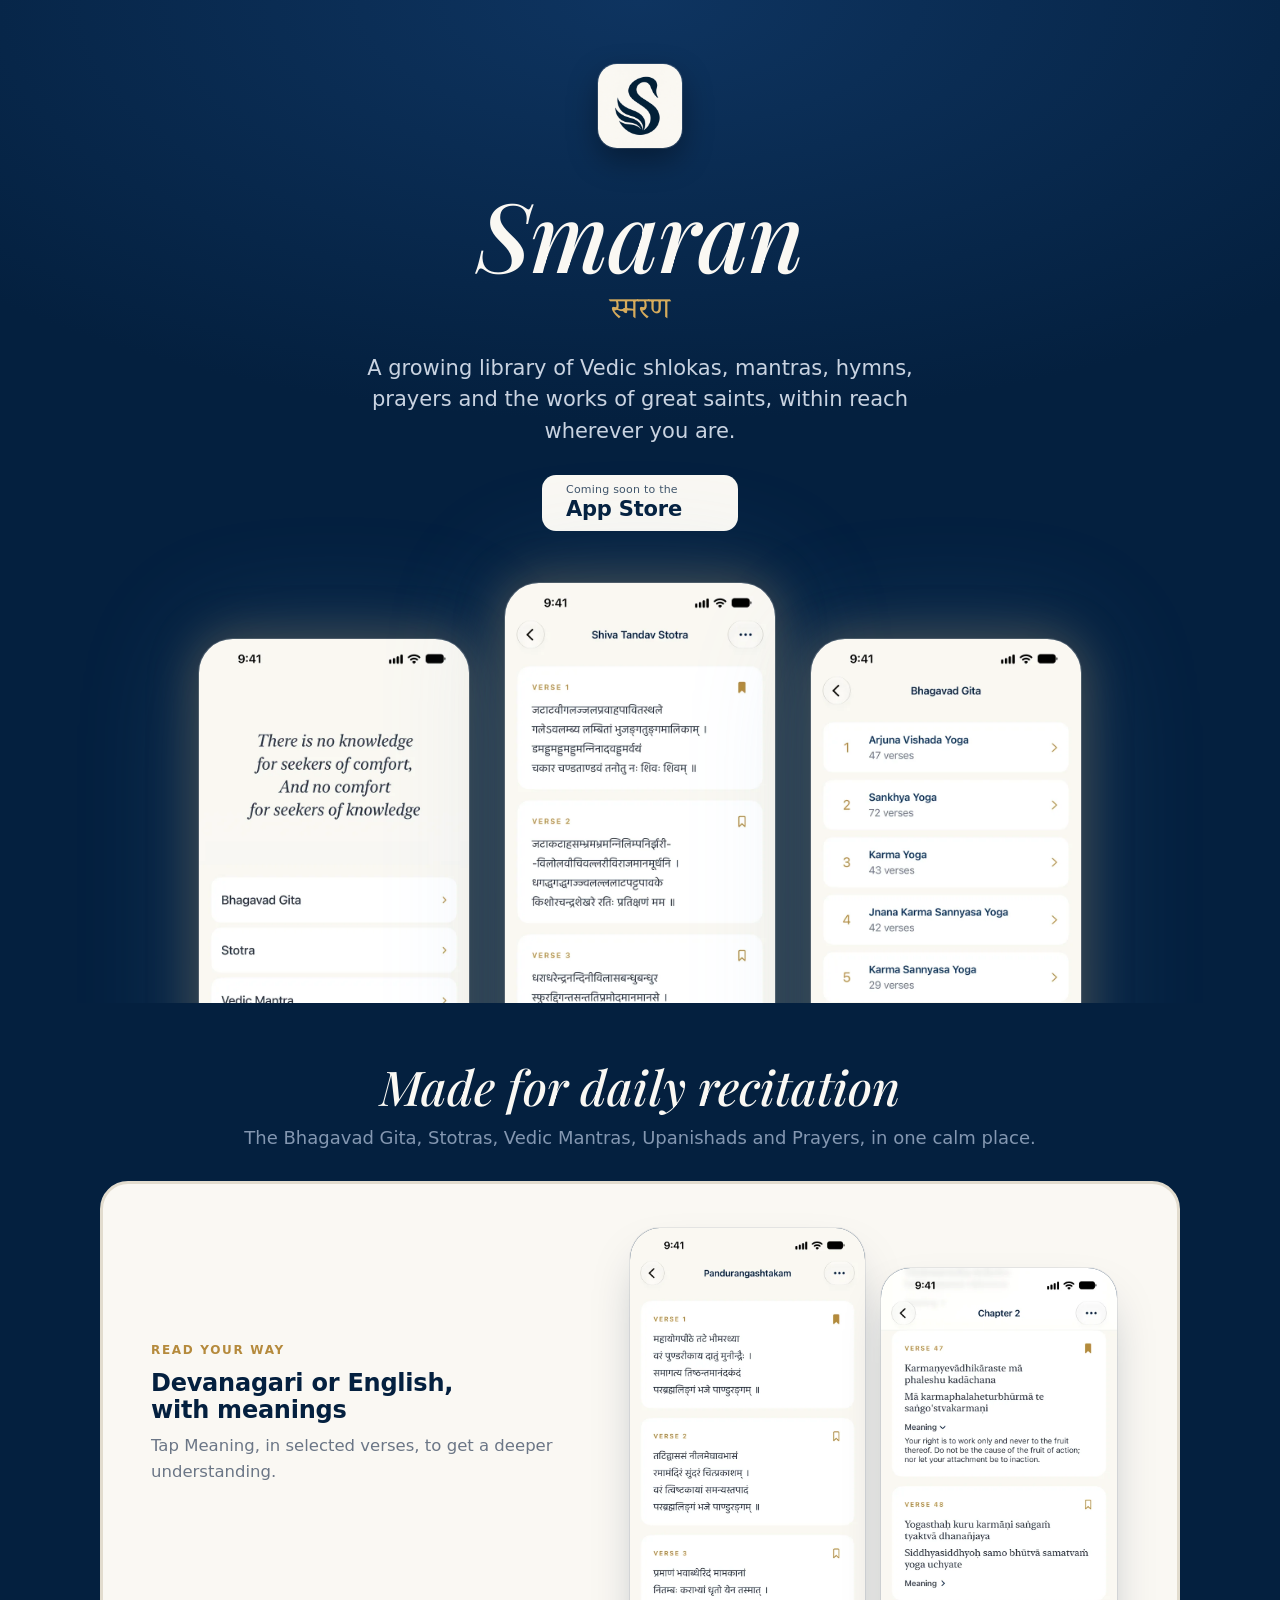
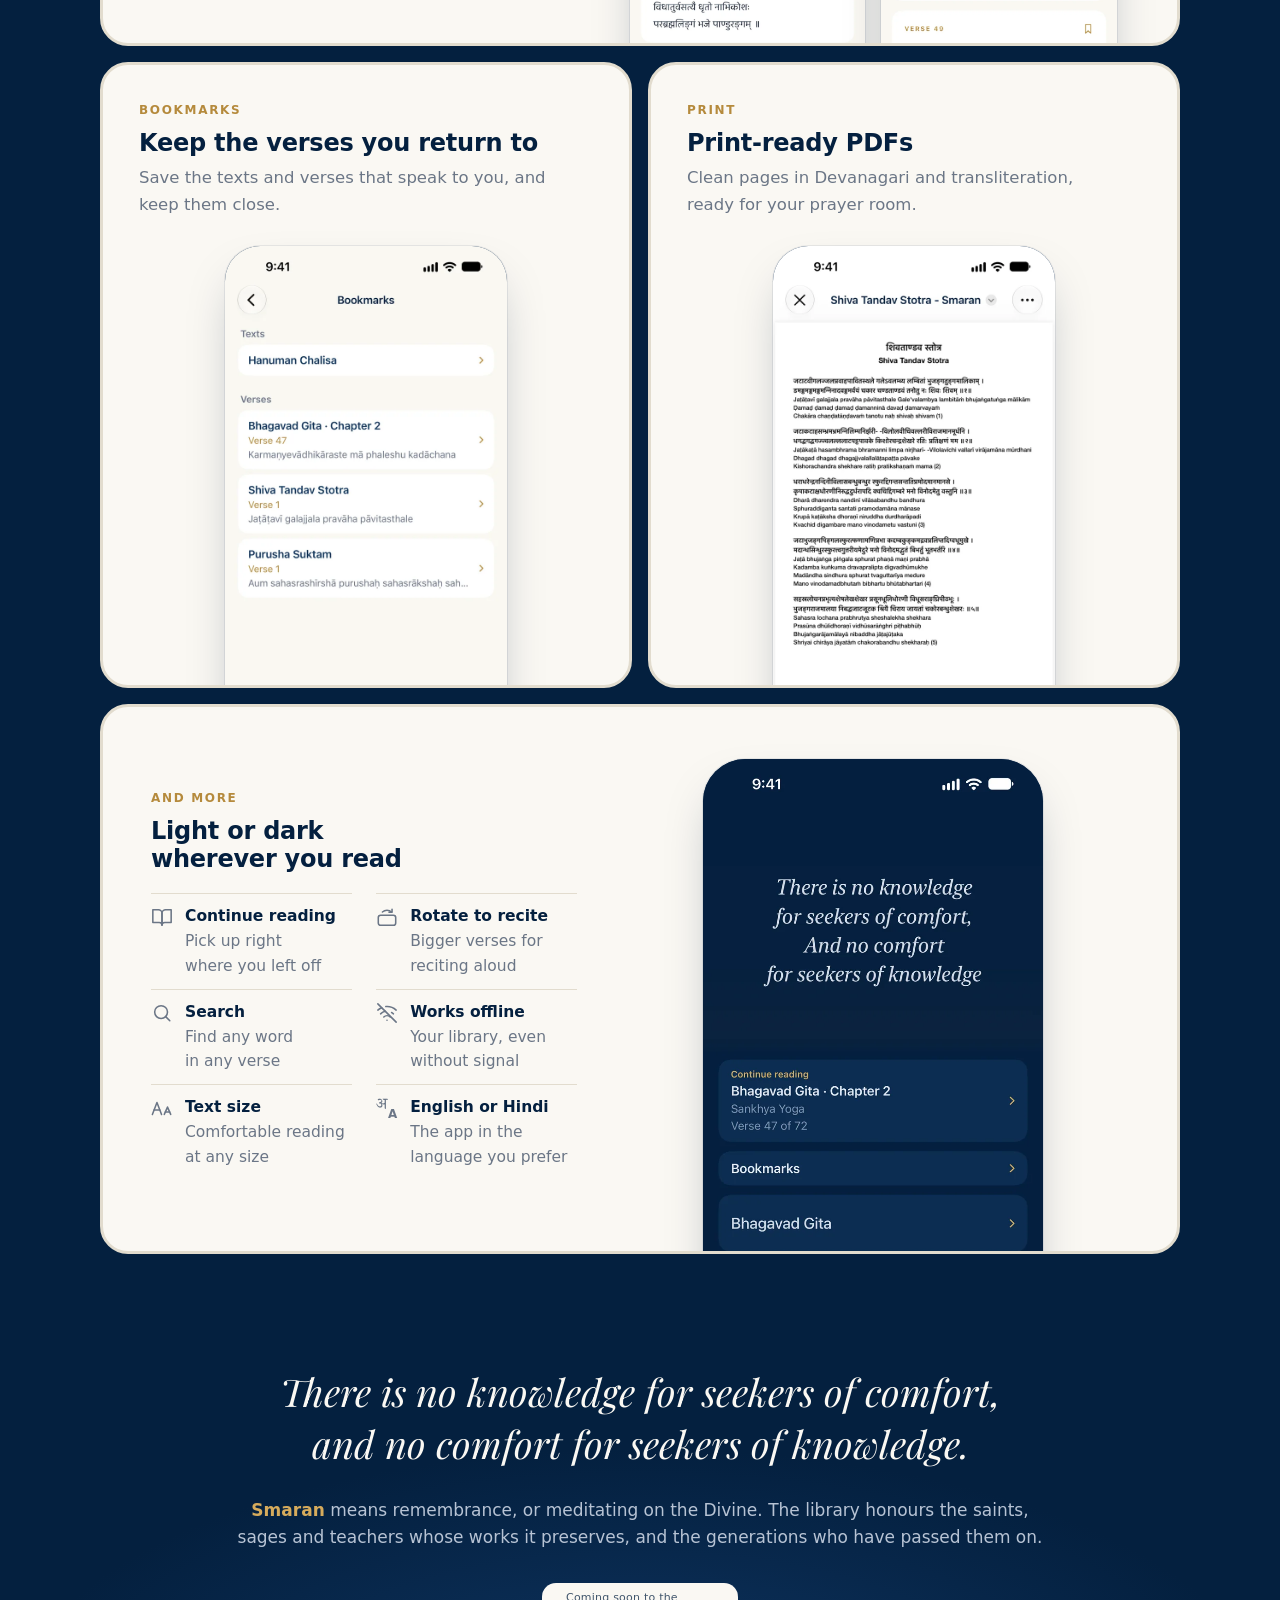
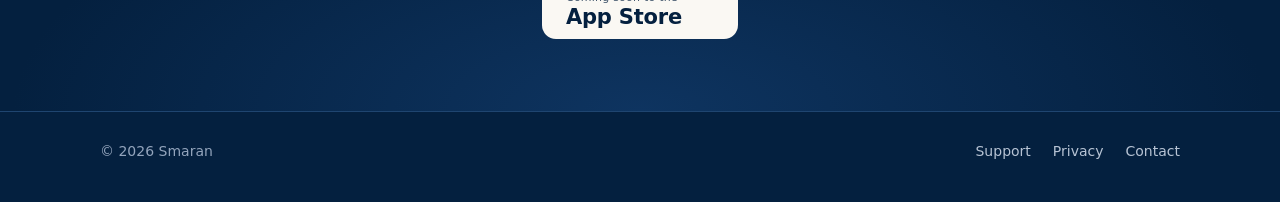
==== index.html @ 2251e2f9 "Tidy the phone layout Smaller hero icon, title and button; bigger hero screenshots that run off the " ====
<!doctype html>
<html lang="en">
<head>
<meta charset="utf-8">
<meta name="viewport" content="width=device-width,initial-scale=1">
<title>Smaran</title>
<meta name="description" content="Smaran is a calm iPhone app for reading and reciting the Bhagavad Gita, stotras, Vedic mantras and Upanishads in Devanagari or English transliteration, with meanings, bookmarks and offline reading.">
<meta name="keywords" content="Smaran, Bhagavad Gita app, stotra, shloka, shlok, Sanskrit, Devanagari, mantra, Upanishad, recitation, transliteration">
<link rel="canonical" href="https://kewalrshah.github.io/smaran/">
<meta name="theme-color" content="#04203F">
<meta property="og:type" content="website">
<meta property="og:site_name" content="Smaran">
<meta property="og:title" content="Smaran: sacred texts for daily reading">
<meta property="og:description" content="Read and recite the Bhagavad Gita, stotras, Vedic mantras and Upanishads on iPhone, in Devanagari or English transliteration.">
<meta property="og:url" content="https://kewalrshah.github.io/smaran/">
<meta property="og:image" content="https://kewalrshah.github.io/smaran/images/og.png">
<meta property="og:image:width" content="1200">
<meta property="og:image:height" content="630">
<meta name="twitter:card" content="summary_large_image">
<link rel="icon" href="favicon.png" type="image/png">
<link rel="apple-touch-icon" href="apple-touch-icon.png">
<link rel="preconnect" href="https://fonts.googleapis.com">
<link rel="preconnect" href="https://fonts.gstatic.com" crossorigin>
<link href="https://fonts.googleapis.com/css2?family=Playfair+Display:ital,wght@1,400;1,500&family=Noto+Serif+Devanagari:wght@500&display=swap" rel="stylesheet">
<link rel="stylesheet" href="style.css?v=3">
<script type="application/ld+json">
{"@context":"https://schema.org","@type":"MobileApplication","name":"Smaran","alternateName":"स्मरण","operatingSystem":"iOS 17 or later","applicationCategory":"BookApplication","inLanguage":["en","hi","sa"],"description":"A growing library of Vedic shlokas, mantras, hymns, prayers and the works of great saints, for reading and recitation on iPhone.","url":"https://kewalrshah.github.io/smaran/","image":"https://kewalrshah.github.io/smaran/images/icon.png"}
</script>
</head>
<body>
<main>
  <header class="hero">
    <div class="wrap">
      <img class="icon" src="images/icon.png" width="84" height="84" alt="Smaran app icon, a swan">
      <h1>Smaran</h1>
      <div class="deva" lang="hi">स्मरण</div>
      <p class="lede">A growing library of Vedic shlokas, mantras, hymns, prayers and the works of great saints, within reach wherever you are.</p>
      <div class="cta">
        <!-- APP STORE LINK: when the app is live, replace this <span> with
             <a class="store" href="https://apps.apple.com/app/idXXXXXXXXXX"><small>Download on the</small><span>App Store</span></a> -->
        <span class="store soon" role="note"><small>Coming soon to the</small><span>App Store</span></span>
      </div>
    </div>
    <div class="hero-phones">
      <div class="phone side"><img src="images/home.webp" width="660" height="1434" alt="Smaran home screen listing Bhagavad Gita, Stotra, Vedic Mantra, Upanishad, Darshan Shastra and Prayer"></div>
      <div class="phone"><img src="images/reader-deva.webp" width="660" height="1434" alt="Shiva Tandav Stotra verses in Devanagari"></div>
      <div class="phone side"><img src="images/gita.webp" width="660" height="1434" alt="Bhagavad Gita chapter list with verse counts"></div>
    </div>
  </header>

  <section class="features wrap">
    <div class="intro">
      <h2>Made for daily recitation</h2>
      <p>The Bhagavad Gita, Stotras, Vedic Mantras, Upanishads and Prayers, in one calm place.</p>
    </div>
    <div class="grid">
      <div class="panel wide">
        <div class="text">
          <div class="tag">Read your way</div>
          <h3>Devanagari or English, with meanings</h3>
          <p>Tap Meaning, in selected verses, to get a deeper understanding.</p>
        </div>
        <div class="shot">
          <div class="phone"><img src="images/panduranga-deva.webp" width="660" height="1435" alt="Pandurangashtakam verses in Devanagari" loading="lazy"></div>
          <div class="phone"><img src="images/meaning-eng.webp" width="660" height="1435" alt="Bhagavad Gita chapter 2 in English transliteration with the meaning of verse 47 open" loading="lazy"></div>
        </div>
      </div>
      <div class="panel">
        <div class="tag">Bookmarks</div>
        <h3>Keep the verses you return to</h3>
        <p>Save the texts and verses that speak to you, and keep them close.</p>
        <div class="shot"><div class="phone"><img src="images/bookmarks.webp" width="660" height="1434" alt="Bookmarks with Hanuman Chalisa and saved verses" loading="lazy"></div></div>
      </div>
      <div class="panel">
        <div class="tag">Print</div>
        <h3>Print-ready PDFs</h3>
        <p>Clean pages in Devanagari and transliteration, ready for your prayer room.</p>
        <div class="shot"><div class="phone"><img src="images/pdf.webp" width="660" height="1434" alt="Printable PDF of Shiva Tandav Stotra" loading="lazy"></div></div>
      </div>
      <div class="panel wide navy">
        <div class="text">
          <div class="tag">And more</div>
          <h3>Light or dark wherever you read</h3>
          <ul class="list">
            <li><svg class="ico" viewBox="0 0 24 24" width="22" height="22" fill="none" stroke="currentColor" stroke-width="1.7" stroke-linecap="round" stroke-linejoin="round" aria-hidden="true"><path d="M2 4h6a4 4 0 0 1 4 4v13a3 3 0 0 0-3-3H2z"/><path d="M22 4h-6a4 4 0 0 0-4 4v13a3 3 0 0 1 3-3h7z"/></svg><span><b>Continue reading</b>Pick up right <br>where you left off</span></li>
            <li><svg class="ico" viewBox="0 0 24 24" width="22" height="22" fill="none" stroke="currentColor" stroke-width="1.7" stroke-linecap="round" stroke-linejoin="round" aria-hidden="true"><rect x="2.5" y="10" width="19" height="11" rx="2.5"/><path d="M7 6.5a7.5 7.5 0 0 1 10 0"/><path d="M17.5 3.5v3.3h-3.3"/></svg><span><b>Rotate to recite</b>Bigger verses for <br>reciting aloud</span></li>
            <li><svg class="ico" viewBox="0 0 24 24" width="22" height="22" fill="none" stroke="currentColor" stroke-width="1.7" stroke-linecap="round" stroke-linejoin="round" aria-hidden="true"><circle cx="11" cy="11" r="7"/><path d="m20.5 20.5-4.5-4.5"/></svg><span><b>Search</b>Find any word <br>in any verse</span></li>
            <li><svg class="ico" viewBox="0 0 24 24" width="22" height="22" fill="none" stroke="currentColor" stroke-width="1.7" stroke-linecap="round" stroke-linejoin="round" aria-hidden="true"><path d="M12 20h.01"/><path d="M8.5 16.4a5 5 0 0 1 7 0"/><path d="M5 12.9a10 10 0 0 1 5.2-2.7"/><path d="M19 12.9a10 10 0 0 0-2-1.4"/><path d="M2 8.8a15 15 0 0 1 4.2-2.6"/><path d="M10.7 5c4-.4 8.1.9 11.3 3.8"/><path d="m2 2 20 20"/></svg><span><b>Works offline</b>Your library, even <br>without signal</span></li>
            <li><svg class="ico" viewBox="0 0 24 24" width="22" height="22" fill="none" stroke="currentColor" stroke-width="1.7" stroke-linecap="round" stroke-linejoin="round" aria-hidden="true"><path d="M1.5 19 6.5 6l5 13"/><path d="M3.4 14.2h6.2"/><path d="m14.5 19 3.5-8 3.5 8"/><path d="M15.7 16.3h4.6"/></svg><span><b>Text size</b>Comfortable reading <br>at any size</span></li>
            <li><svg class="ico" viewBox="0 0 24 24" width="22" height="22" fill="none" stroke="currentColor" stroke-width="1.7" stroke-linecap="round" stroke-linejoin="round" aria-hidden="true"><text class="g" fill="currentColor" stroke="none" x="-0.5" y="13" font-size="18" font-family="Noto Serif Devanagari, Kohinoor Devanagari, serif">अ</text><text class="g" fill="currentColor" stroke="none" x="13" y="23" font-size="13" font-family="-apple-system, system-ui, sans-serif" font-weight="600">A</text></svg><span><b>English or Hindi</b>The app in the <br>language you prefer</span></li>
          </ul>
        </div>
        <div class="shot tall"><div class="phone"><img src="images/home-dark.webp" width="660" height="1434" alt="Smaran home screen in dark mode with Continue reading" loading="lazy"></div></div>
      </div>
    </div>
  </section>

  <section class="closing wrap-band">
    <div class="wrap">
      <blockquote>There is no knowledge for seekers of comfort, <br>and no comfort for seekers of knowledge.</blockquote>
      <p class="name"><b>Smaran</b> means remembrance, or meditating on the Divine. The library honours the saints,  <br>sages and teachers whose works it preserves, and the generations who have passed them on.</p>
      <div class="cta">
        <!-- APP STORE LINK: when the app is live, replace this <span> with
             <a class="store" href="https://apps.apple.com/app/idXXXXXXXXXX"><small>Download on the</small><span>App Store</span></a> -->
        <span class="store soon" role="note"><small>Coming soon to the</small><span>App Store</span></span>
      </div>
    </div>
  </section>
</main>

<footer class="dark-foot">
  <div class="wrap">
    <span>© 2026 Smaran</span>
    <nav><a href="support.html">Support</a><a href="privacy.html">Privacy</a><a href="mailto:smaran@kewalshah.com">Contact</a></nav>
  </div>
</footer>
</body>
</html>
---- style.css ----
/* Layout: a navy hero with phones rising out of it, a tight two-column grid of tinted panels
   (each with a screenshot cropped at its bottom edge), a navy closing band, a slim footer. */
:root{
  /* the app's dark-mode colours (paper #04203F, card #0C2D52, border #1F4570) from top to bottom; one deep-navy world from top to bottom, so the hero flows into the page and light screenshots stand out */
  --navy:#04203F;--navy-deep:#021629;--navy-soft:#0C2D52;--line-navy:#1F4570;
  --paper:#04203F;--sand:#0C2D52;--sand-2:#0C2D52;--card:#0C2D52;--border:#1F4570;
  --h1:#FAF8F3;--ink:#D3DAE5;--muted:#8497B1;--gold:#D6AB5C;--gold-hi:#D6AB5C;--cream:#FAF8F3;--link:#7FB1E8;
  --display:"Playfair Display","Iowan Old Style",Georgia,serif;
  --body:-apple-system,BlinkMacSystemFont,"Segoe UI",system-ui,sans-serif;
  --deva:"Noto Serif Devanagari","Kohinoor Devanagari",serif;
  color-scheme:dark;
}
*{box-sizing:border-box}
html{-webkit-text-size-adjust:100%}
body{margin:0;background:var(--paper);color:var(--ink);font:17px/1.6 var(--body);-webkit-font-smoothing:antialiased}
a{color:var(--link);text-decoration:none}a:hover{text-decoration:underline}
a:focus-visible{outline:2px solid var(--gold-hi);outline-offset:3px;border-radius:6px}
h1,h2,h3{margin:0;line-height:1.15;text-wrap:balance}
p{margin:0}
.wrap{max-width:1120px;margin:0 auto;padding-left:max(20px,env(safe-area-inset-left,0px));padding-right:max(20px,env(safe-area-inset-right,0px))}

/* screenshots: no device frame, rounded like the iPhone screen, lifted with a shadow or a glow */
.phone{border-radius:12.5%/5.75%;overflow:hidden;background:var(--card);box-shadow:0 0 0 1px rgba(250,248,243,.14),0 0 44px 2px rgba(214,171,92,.22),0 0 110px 8px rgba(127,177,232,.12)}
.phone img{display:block;width:100%;height:auto}
.hero .phone{box-shadow:0 0 0 1px rgba(250,248,243,.16),0 0 48px 4px rgba(214,171,92,.28),0 0 120px 10px rgba(127,177,232,.16)}

/* hero */
.hero{background:radial-gradient(120% 70% at 50% 0%,#0E3460 0%,var(--paper) 60%);color:var(--cream);text-align:center;padding-block:64px 0;overflow-x:clip}
.hero .icon{width:84px;height:84px;border-radius:19px;box-shadow:0 0 0 1px rgba(250,248,243,.12),0 12px 30px rgba(0,0,0,.35)}
.hero h1{font-family:var(--display);font-style:italic;font-weight:500;font-size:clamp(56px,9vw,96px);color:var(--cream);letter-spacing:-.01em;margin-top:22px}
.hero .deva{font-family:var(--deva);color:var(--gold-hi);font-size:30px;line-height:1.4;margin-top:4px}
.hero .lede{font-size:clamp(18px,2.2vw,21px);color:#C9D3E1;max-width:560px;margin:18px auto 0;line-height:1.5}
.cta{margin-top:28px;display:flex;flex-direction:column;align-items:center;gap:10px}
.store{display:inline-flex;flex-direction:column;align-items:flex-start;background:var(--cream);color:var(--navy);border-radius:14px;padding:9px 24px 10px;line-height:1.15;min-width:196px}
.store small{font-size:11px;letter-spacing:.02em;opacity:.75}
.store span{font-size:21px;font-weight:600;letter-spacing:-.01em}
.store:hover{text-decoration:none}
.store.soon{cursor:default}
.cta .meta{font-size:14px;color:#93A4BC}
.hero-phones{display:flex;justify-content:center;align-items:flex-start;gap:clamp(14px,3vw,36px);margin-top:52px;padding-inline:10px;height:clamp(300px,40vw,460px);clip-path:inset(-300px -300px 0 -300px);padding-top:40px;margin-top:12px}
.hero-phones .phone{width:min(25vw,270px)}
.hero-phones .phone.side{margin-top:56px}
@media (max-width:640px){
  .hero{padding-block:48px 0}
  .hero-phones{height:72vw;margin-top:0;padding-top:32px}
  .hero-phones .phone{width:46vw}
  .hero-phones .phone.side{width:36vw;margin-top:40px}
}

/* feature grid */
.features{padding-block:clamp(36px,5vw,56px) 0}
.intro{text-align:center;max-width:900px;margin:0 auto 28px}
.intro h2{font-family:var(--display);font-style:italic;font-weight:500;font-size:clamp(34px,4.6vw,48px);color:var(--h1)}
.intro p{color:var(--muted);margin-top:10px;font-size:18px}
.grid{display:grid;grid-template-columns:1fr 1fr;gap:16px}
/* cards use the app's light-mode colours on the dark page */
.panel,.card{--h1:#04203F;--ink:#2A3442;--muted:#6B7686;--gold:#B58A3C;--link:#1F5F9E;color:var(--ink)}
.panel{background:#FAF8F3;border-radius:28px;padding:36px 36px 0;overflow:hidden;display:flex;flex-direction:column;min-width:0}
.panel h3{font-size:24px;font-weight:650;color:var(--h1);letter-spacing:-.01em}
.panel p{color:var(--muted);margin-top:8px;max-width:420px;font-size:16.5px}
.panel .shot{margin-top:28px;display:flex;justify-content:center;gap:16px;margin-bottom:-38%}
.panel .shot .phone{width:62%}
.panel.wide{grid-column:1/-1;flex-direction:row;align-items:center;gap:40px;padding:44px 48px 0}
.panel.wide .text{flex:1 1 0;min-width:0;padding-bottom:44px}
.panel.wide .shot{flex:1.2 1 0;margin:0;align-self:flex-end;margin-bottom:-14%}
.panel.wide .shot .phone{width:46%}
.panel.wide .shot .phone + .phone{margin-top:40px}
.tag{font-size:12px;font-weight:600;letter-spacing:.14em;text-transform:uppercase;color:var(--gold);margin-bottom:10px}
.list{list-style:none;padding:0;margin:20px 0 0;display:grid;grid-template-columns:1fr 1fr;gap:10px 24px;font-size:15.5px}
.list li{padding-top:10px;border-top:1px solid #E2DCCE;color:var(--muted)}
.list b{display:block;color:var(--h1);font-weight:600}
@media (max-width:860px){
  .grid{grid-template-columns:1fr}
  .panel{padding:28px 24px 0;border-radius:24px}
  .panel .shot .phone{width:58%}
  .panel.wide{flex-direction:column;align-items:stretch;gap:0;padding:28px 24px 0}
  .panel.wide .text{padding-bottom:0}
  .panel.wide .shot{margin-top:28px;margin-bottom:-30%}
  .panel.wide .shot .phone{width:44%}
}
@media (max-width:480px){.list{grid-template-columns:1fr}}

/* closing band */
.closing{margin-top:40px;background:radial-gradient(70% 90% at 50% 100%,#0E3460,transparent 70%);color:var(--cream);text-align:center;padding-block:72px}
.closing blockquote{font-family:var(--display);font-style:italic;font-size:clamp(24px,3.4vw,38px);line-height:1.35;margin:0 auto;max-width:900px;color:var(--cream)}
.closing .name{max-width:900px;margin:28px auto 0;color:#B7C3D4;font-size:17px}
.closing .name b{color:var(--gold-hi);font-weight:600}
.closing .cta{margin-top:32px}

/* sub pages */
.subhead{background:radial-gradient(120% 140% at 30% 0%,#0E3460,var(--paper) 70%);color:var(--cream);padding-block:28px 40px}
.subhead .wrap{max-width:800px}
.back{display:inline-flex;align-items:center;gap:10px;color:#C9D3E1;font-size:15px}
.back img{width:28px;height:28px;border-radius:7px}
.back:hover{text-decoration:none;color:var(--cream)}
.subhead h1{font-family:var(--display);font-style:italic;font-weight:500;font-size:clamp(40px,6vw,56px);color:var(--cream);margin-top:28px}
.subhead .sub{color:#93A4BC;margin-top:8px}
.page{max-width:800px;padding-block:28px 8px}
.card{background:#FAF8F3;border-radius:20px;padding:24px 26px;margin-top:14px}
.card:first-child{margin-top:0}
.card h2{font-size:19px;color:var(--h1);font-weight:650}
.card p{margin-top:8px}
.card ul{margin:10px 0 0;padding-left:20px}.card li{margin:6px 0}

/* footer */
footer{padding-block:28px 40px;font-size:14px;color:var(--muted)}
footer .wrap{display:flex;flex-wrap:wrap;gap:12px 28px;justify-content:space-between;align-items:center}
footer nav{display:flex;gap:22px}footer a{color:var(--muted)}
.dark-foot{color:#93A4BC;border-top:1px solid var(--border)}
.dark-foot a{color:#B7C3D4}
@media (prefers-reduced-motion:no-preference){
  .hero-phones .phone{animation:rise .9s cubic-bezier(.2,.7,.2,1) both}
  .hero-phones .phone.side{animation-delay:.08s}
  @keyframes rise{from{transform:translateY(24px)}to{transform:none}}
}
@media (min-width:861px){.intro p{white-space:nowrap}}
@media (max-width:640px){.closing blockquote br{display:none}}
.panel.wide .shot.tall{align-self:stretch;margin:0;height:500px;align-items:flex-start;padding-top:8px}
.panel.wide .shot.tall .phone{width:min(72%,340px)}
.panel.navy{padding-bottom:0}
@media (max-width:860px){.panel.wide .shot.tall{height:440px;margin-top:28px}.panel.wide .shot.tall .phone{width:78%}}
@media (max-width:640px){.closing .name br{display:none}}
@media (max-width:860px){.panel.wide .shot.tall{flex:none}}

.panel .phone,.card .phone{box-shadow:0 0 0 1px rgba(4,32,63,.08),0 24px 50px -16px rgba(4,32,63,.35)}
.panel .tag{color:var(--gold)}
.hero-phones .phone{border-bottom-left-radius:0;border-bottom-right-radius:0}
/* stronger edges so the cream cards and the screenshots on them never melt into each other or into the page */
.panel{border:3px solid #E2DCCE}
.list li{display:flex;gap:12px;align-items:flex-start}
.list .ico{flex:none;width:22px;height:22px;margin-top:2px;fill:none;stroke:var(--muted);stroke-width:1.7;stroke-linecap:round;stroke-linejoin:round}
.list .ico .g{fill:var(--muted);stroke:none}
.list li span{white-space:nowrap}
/* support: icons instead of bullets */
.card ul.qa{list-style:none;padding:0;margin:14px 0 0}
.card .qa li{display:flex;gap:12px;align-items:flex-start;margin:12px 0}
.card .qa .ico{flex:none;width:22px;height:22px;margin-top:2px;fill:none;stroke:var(--muted);stroke-width:1.7;stroke-linecap:round;stroke-linejoin:round}
.card .qa .ico .g{fill:var(--muted);stroke:none}
.card .qa strong{color:var(--h1)}

/* phones: a tighter hero, bigger hero screenshots that bleed off the edges, compact feature list */
@media (max-width:640px){
  .hero{padding-block:36px 0}
  .hero .icon{width:64px;height:64px;border-radius:15px}
  .hero h1{font-size:52px;margin-top:14px}
  .hero .deva{font-size:24px;margin-top:2px}
  .hero .lede{font-size:16.5px;margin-top:14px;max-width:330px}
  .cta{margin-top:22px}
  .store{min-width:0;padding:7px 20px 8px;border-radius:12px}
  .store small{font-size:10px}.store span{font-size:18px}
  .hero-phones{height:96vw;padding-top:28px;gap:14px;justify-content:center;overflow:visible}
  .hero-phones .phone{width:58vw;flex:none}
  .hero-phones .phone.side{width:46vw;margin-top:48px}
  .features{padding-top:36px}
  .intro{margin-bottom:22px}
  .intro h2{font-size:32px}
  .intro p{font-size:16px}
  .panel h3{font-size:22px}
  .panel p{font-size:15.5px}
  .list{gap:0;margin-top:14px;font-size:15px}
  .list li{padding-block:10px}
  .list li span{white-space:normal}
  .list li span br{display:none}
  .closing{padding-block:56px}
  .closing blockquote{font-size:24px}
  .closing .name{font-size:15.5px;margin-top:20px}
  footer .wrap{justify-content:center;text-align:center}
}
@media (max-width:640px){.hero .lede{text-wrap:balance}.panel.wide .shot .phone{width:47%}}
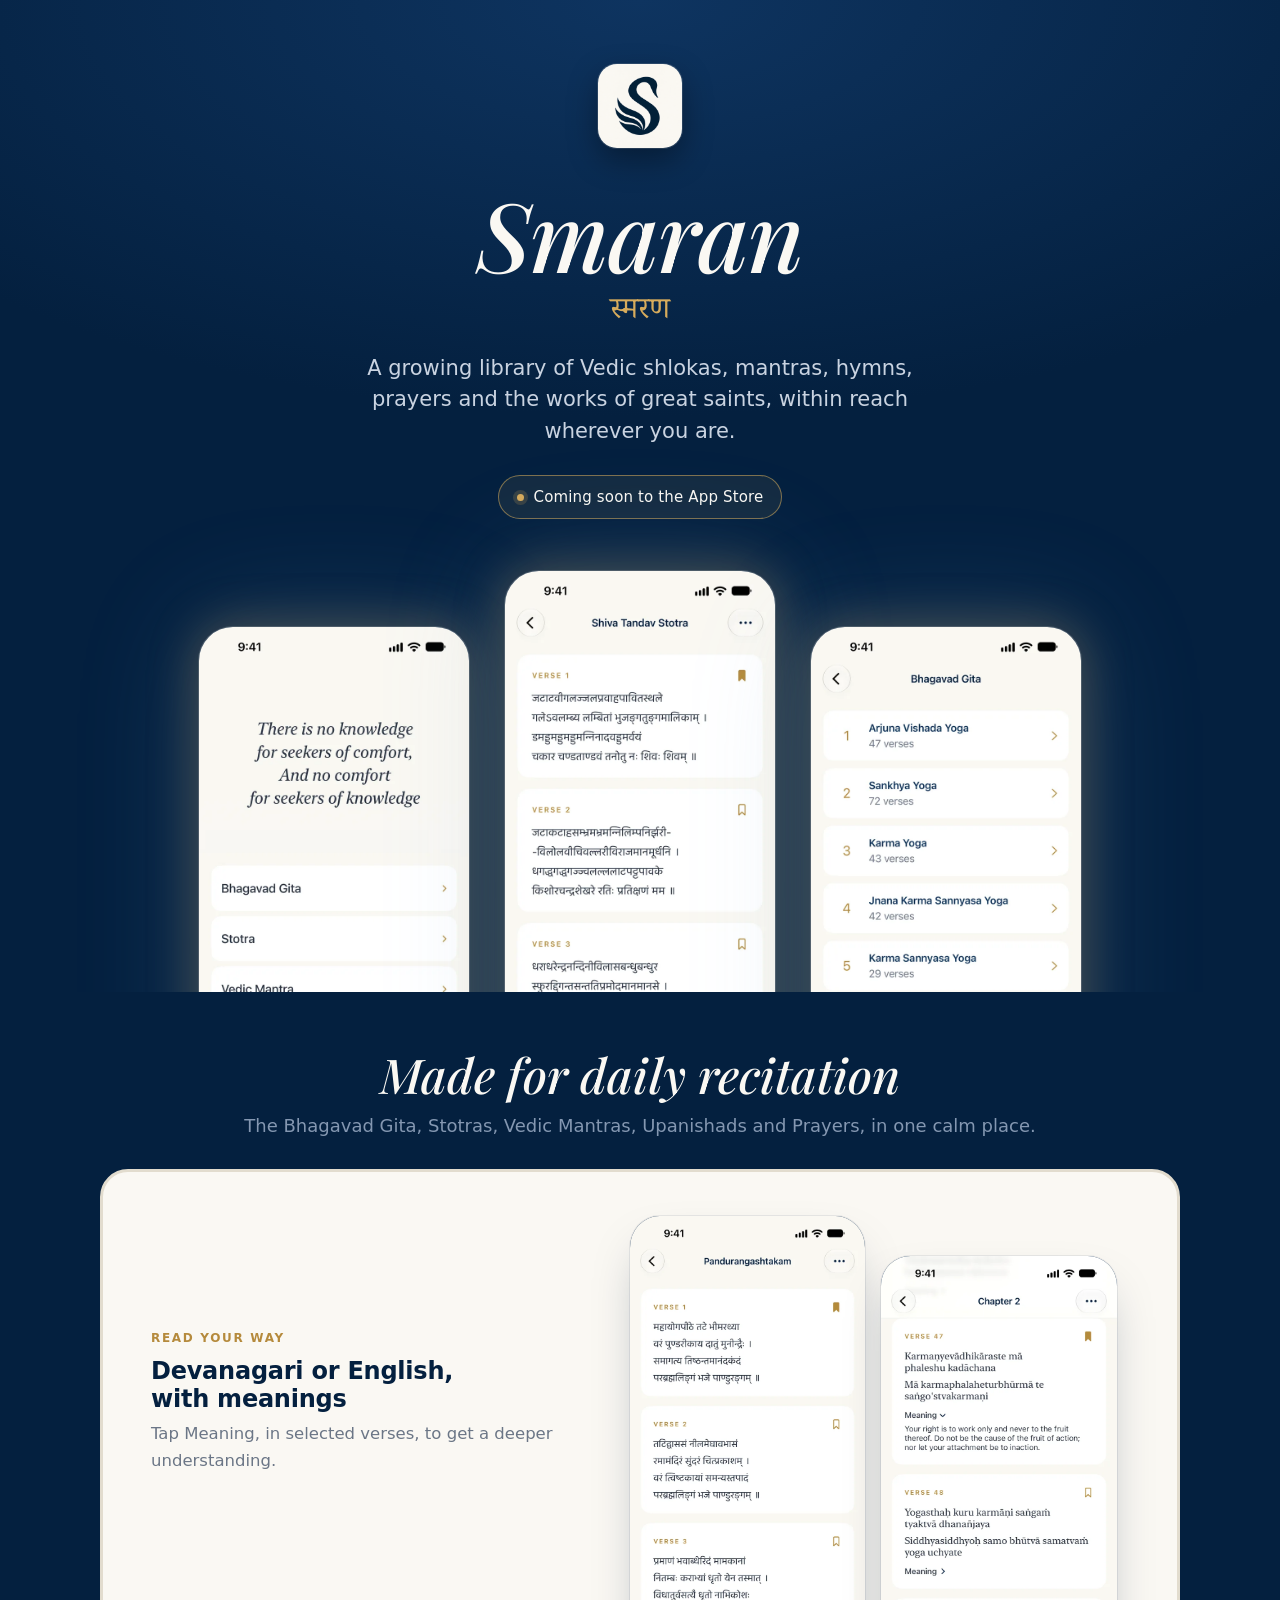
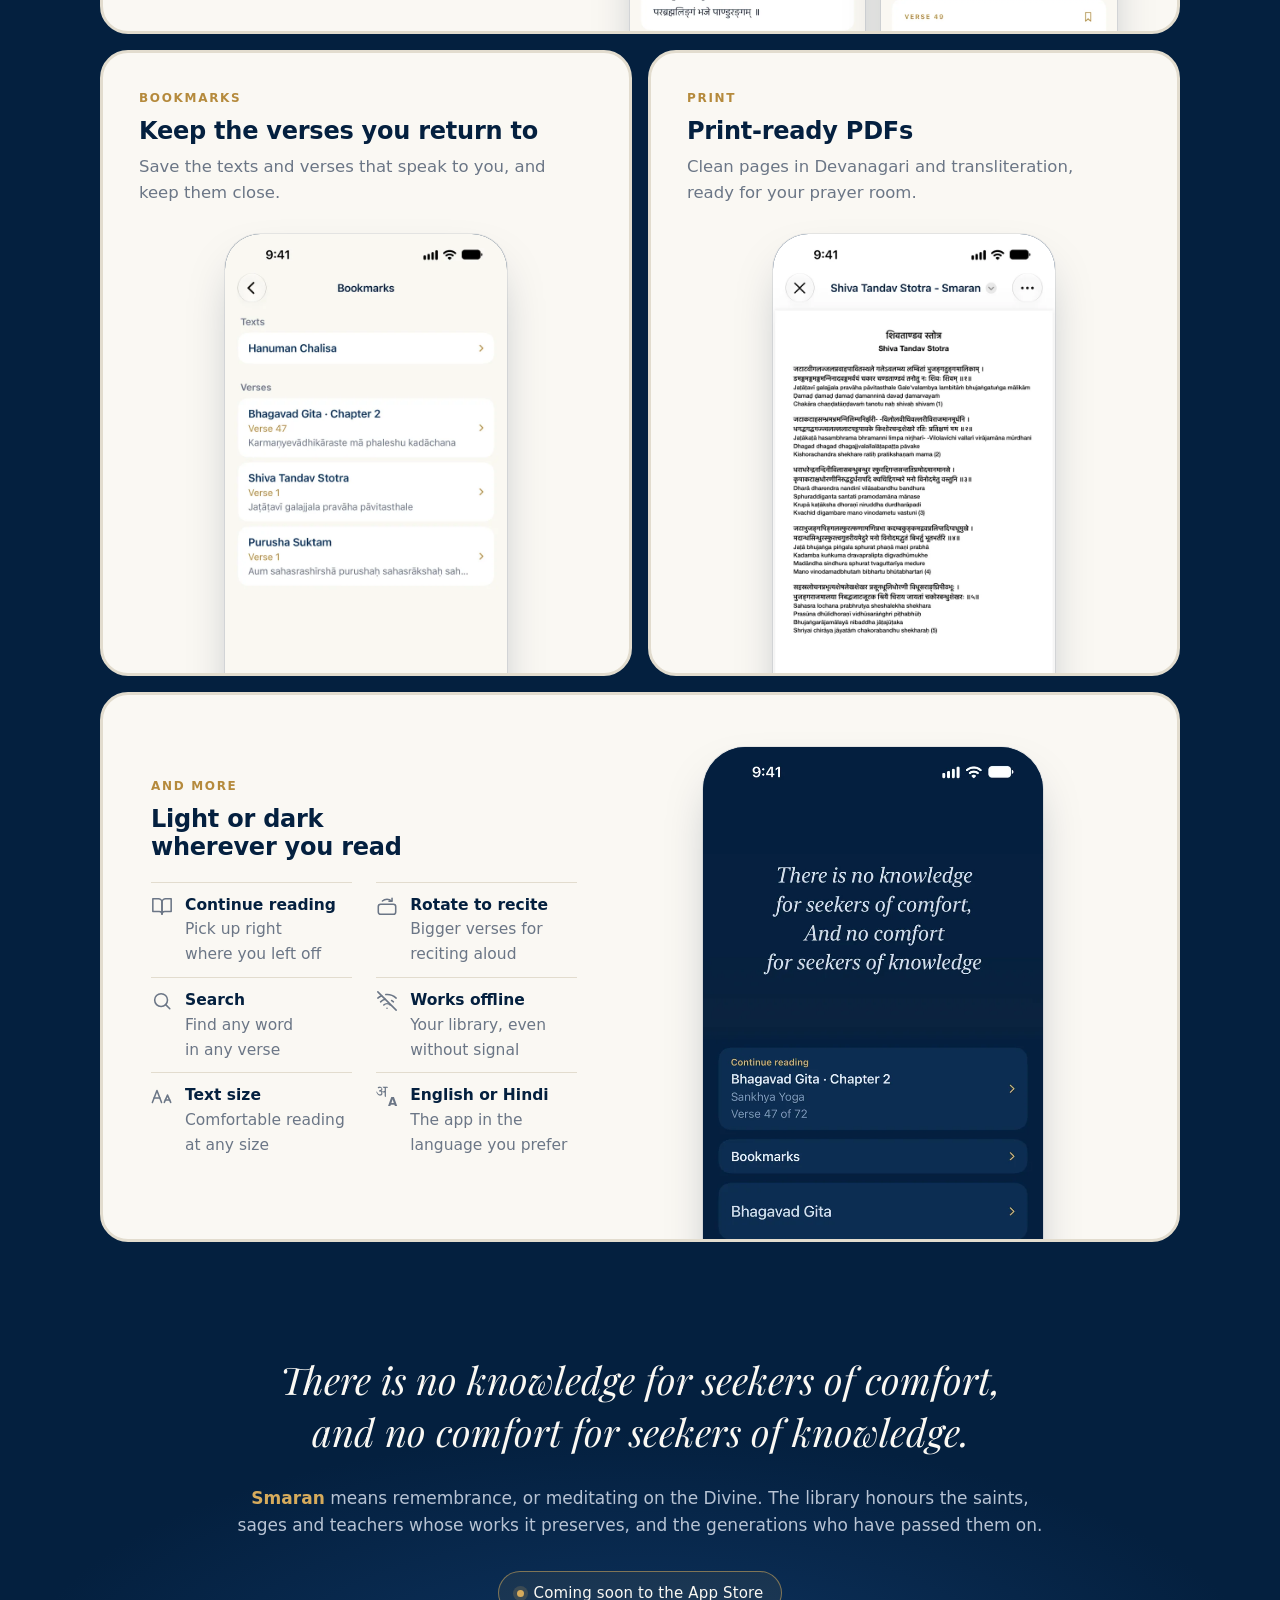
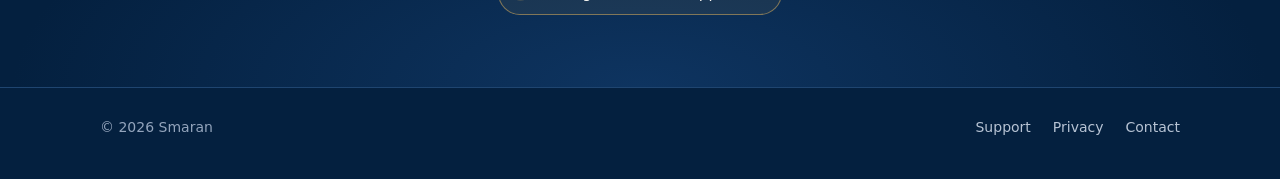
==== commit e1f24b42: "Coming soon badge instead of a store-style button Co-Authored-By: Claude Opus 5.5 <noreply@anthropic" ====
--- a/index.html
+++ b/index.html
@@ -22,7 +22,7 @@
 <link rel="preconnect" href="https://fonts.googleapis.com">
 <link rel="preconnect" href="https://fonts.gstatic.com" crossorigin>
 <link href="https://fonts.googleapis.com/css2?family=Playfair+Display:ital,wght@1,400;1,500&family=Noto+Serif+Devanagari:wght@500&display=swap" rel="stylesheet">
-<link rel="stylesheet" href="style.css?v=3">
+<link rel="stylesheet" href="style.css?v=4">
 <script type="application/ld+json">
 {"@context":"https://schema.org","@type":"MobileApplication","name":"Smaran","alternateName":"स्मरण","operatingSystem":"iOS 17 or later","applicationCategory":"BookApplication","inLanguage":["en","hi","sa"],"description":"A growing library of Vedic shlokas, mantras, hymns, prayers and the works of great saints, for reading and recitation on iPhone.","url":"https://kewalrshah.github.io/smaran/","image":"https://kewalrshah.github.io/smaran/images/icon.png"}
 </script>
@@ -38,7 +38,7 @@
       <div class="cta">
         <!-- APP STORE LINK: when the app is live, replace this <span> with
              <a class="store" href="https://apps.apple.com/app/idXXXXXXXXXX"><small>Download on the</small><span>App Store</span></a> -->
-        <span class="store soon" role="note"><small>Coming soon to the</small><span>App Store</span></span>
+        <span class="soon-badge" role="note"><i aria-hidden="true"></i>Coming soon to the App Store</span>
       </div>
     </div>
     <div class="hero-phones">
@@ -102,7 +102,7 @@
       <div class="cta">
         <!-- APP STORE LINK: when the app is live, replace this <span> with
              <a class="store" href="https://apps.apple.com/app/idXXXXXXXXXX"><small>Download on the</small><span>App Store</span></a> -->
-        <span class="store soon" role="note"><small>Coming soon to the</small><span>App Store</span></span>
+        <span class="soon-badge" role="note"><i aria-hidden="true"></i>Coming soon to the App Store</span>
       </div>
     </div>
   </section>
--- a/style.css
+++ b/style.css
@@ -167,3 +167,7 @@
   footer .wrap{justify-content:center;text-align:center}
 }
 @media (max-width:640px){.hero .lede{text-wrap:balance}.panel.wide .shot .phone{width:47%}}
+/* pre-launch: a quiet badge, not a button (swap for .store at launch) */
+.soon-badge{display:inline-flex;align-items:center;gap:10px;padding:9px 18px;border:1px solid rgba(214,171,92,.55);border-radius:999px;background:rgba(214,171,92,.08);color:var(--cream);font-size:15px;font-weight:500;letter-spacing:.01em}
+.soon-badge i{width:7px;height:7px;border-radius:50%;background:var(--gold-hi);box-shadow:0 0 0 4px rgba(214,171,92,.18)}
+@media (max-width:640px){.soon-badge{font-size:14px;padding:8px 16px}}
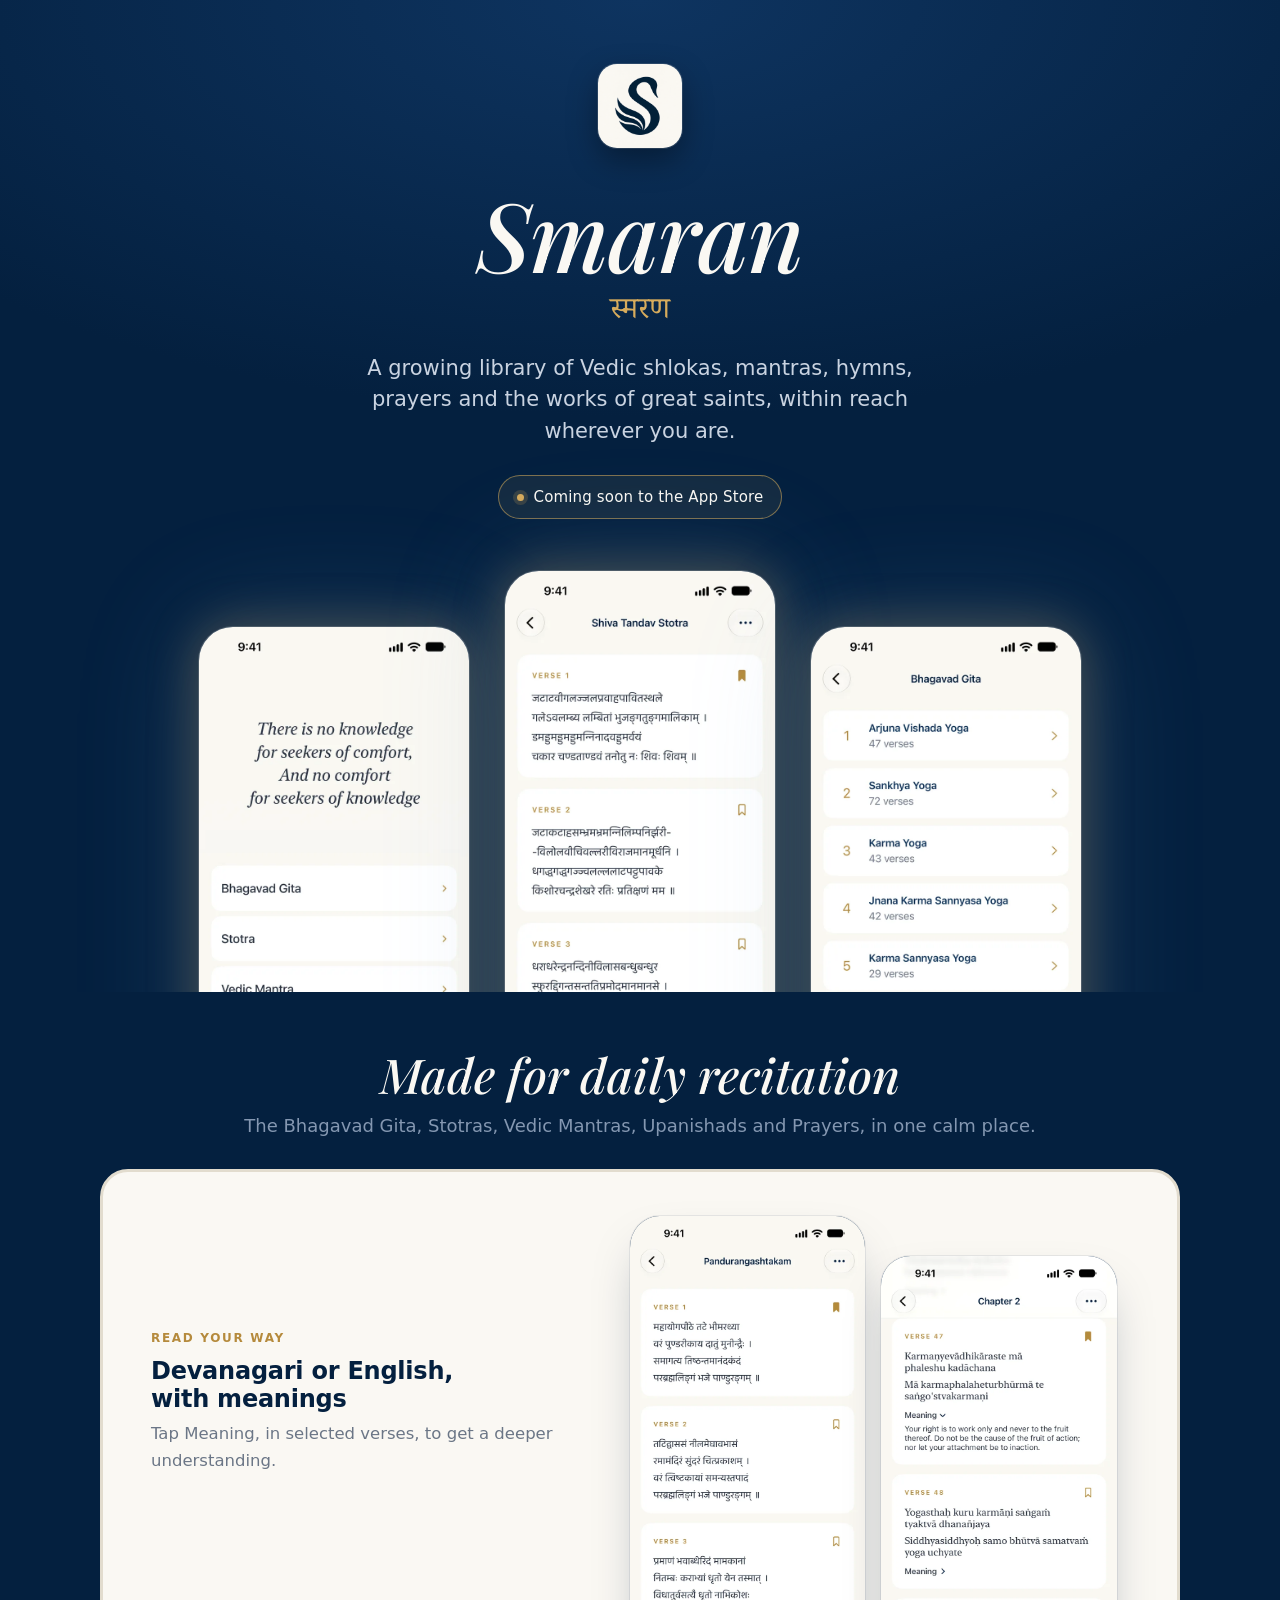
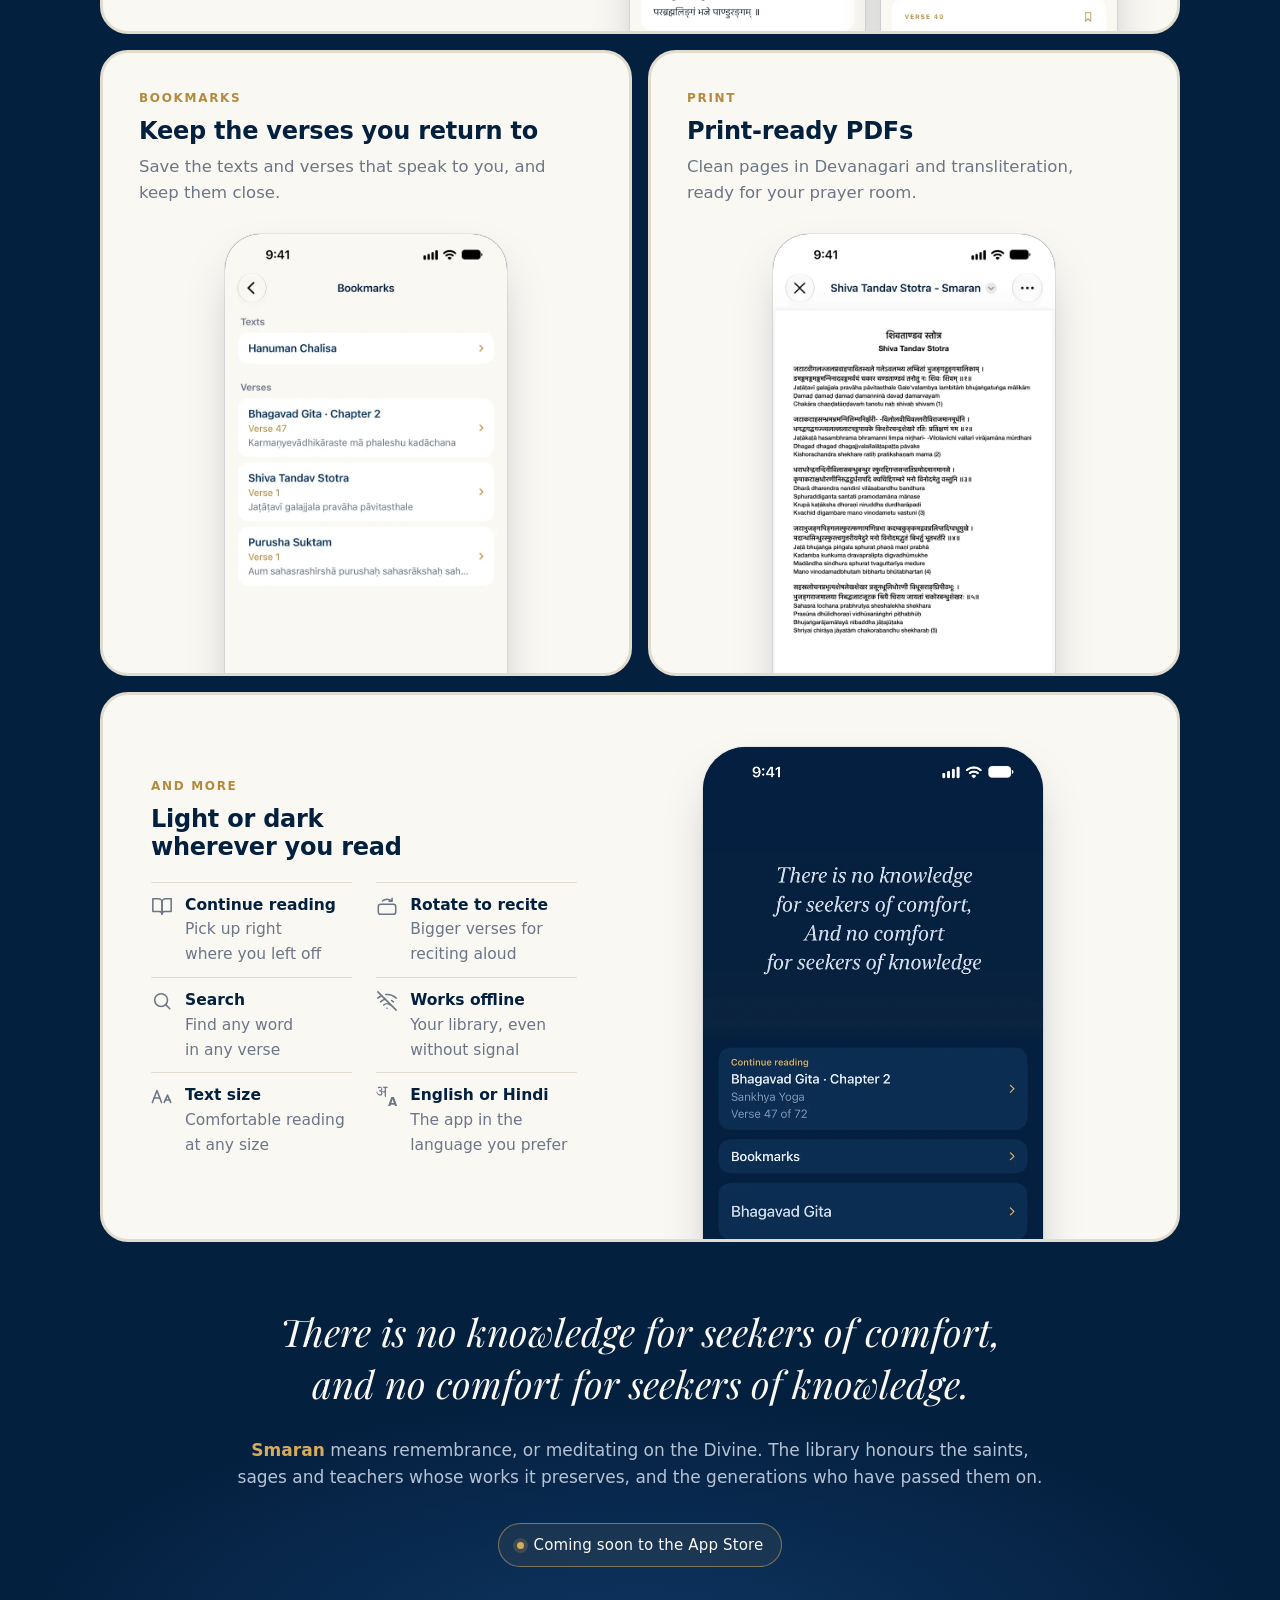
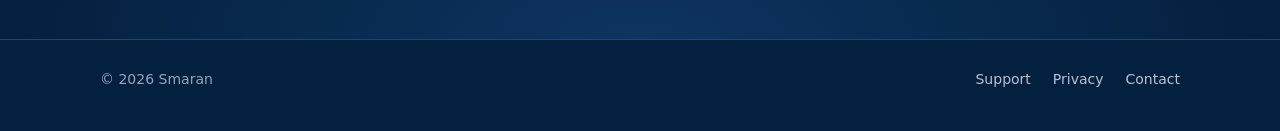
==== commit 510a819e: "Less space above the closing quote Co-Authored-By: Claude Opus 5.5 <noreply@anthropic.com> Claude-Se" ====
--- a/index.html
+++ b/index.html
@@ -22,7 +22,7 @@
 <link rel="preconnect" href="https://fonts.googleapis.com">
 <link rel="preconnect" href="https://fonts.gstatic.com" crossorigin>
 <link href="https://fonts.googleapis.com/css2?family=Playfair+Display:ital,wght@1,400;1,500&family=Noto+Serif+Devanagari:wght@500&display=swap" rel="stylesheet">
-<link rel="stylesheet" href="style.css?v=4">
+<link rel="stylesheet" href="style.css?v=5">
 <script type="application/ld+json">
 {"@context":"https://schema.org","@type":"MobileApplication","name":"Smaran","alternateName":"स्मरण","operatingSystem":"iOS 17 or later","applicationCategory":"BookApplication","inLanguage":["en","hi","sa"],"description":"A growing library of Vedic shlokas, mantras, hymns, prayers and the works of great saints, for reading and recitation on iPhone.","url":"https://kewalrshah.github.io/smaran/","image":"https://kewalrshah.github.io/smaran/images/icon.png"}
 </script>
--- a/style.css
+++ b/style.css
@@ -171,3 +171,6 @@
 .soon-badge{display:inline-flex;align-items:center;gap:10px;padding:9px 18px;border:1px solid rgba(214,171,92,.55);border-radius:999px;background:rgba(214,171,92,.08);color:var(--cream);font-size:15px;font-weight:500;letter-spacing:.01em}
 .soon-badge i{width:7px;height:7px;border-radius:50%;background:var(--gold-hi);box-shadow:0 0 0 4px rgba(214,171,92,.18)}
 @media (max-width:640px){.soon-badge{font-size:14px;padding:8px 16px}}
+/* less dead space above the closing quote */
+.closing{margin-top:8px;padding-top:56px}
+@media (max-width:640px){.closing{margin-top:0;padding-block:28px 40px}}
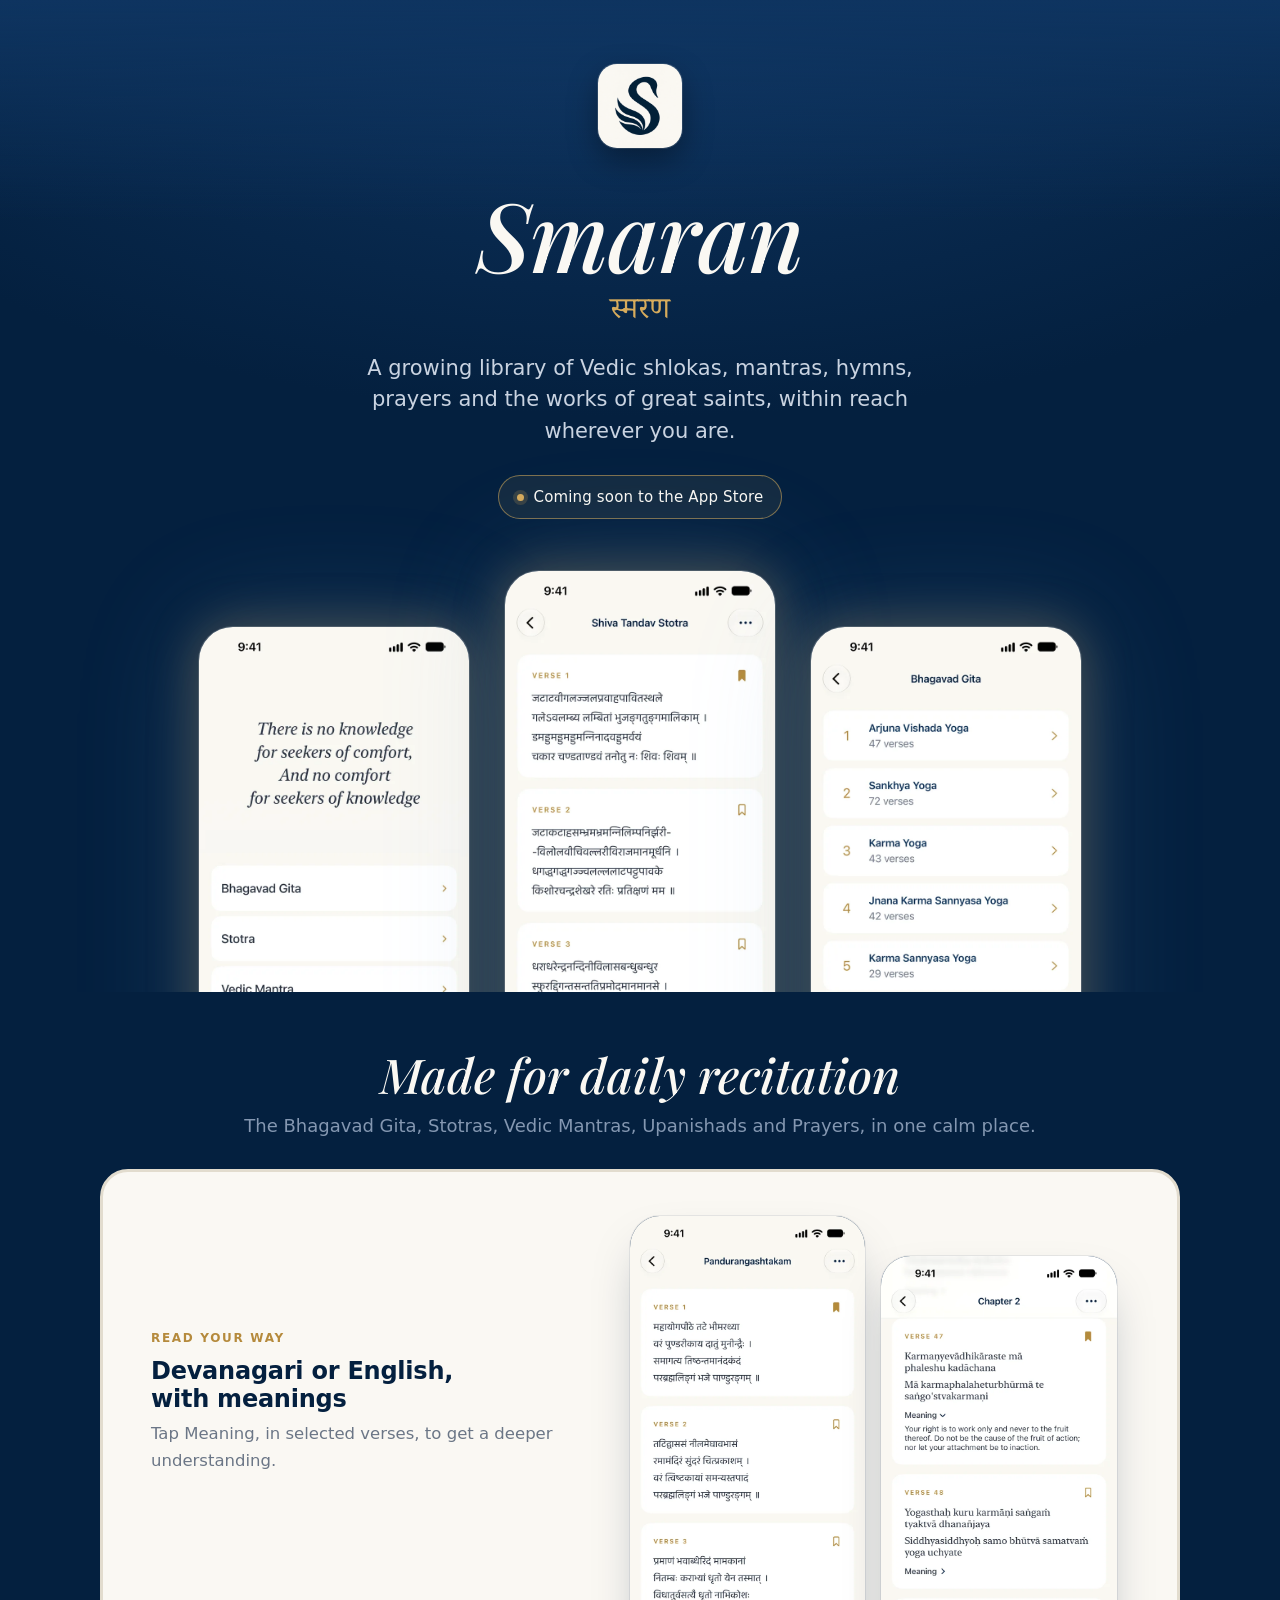
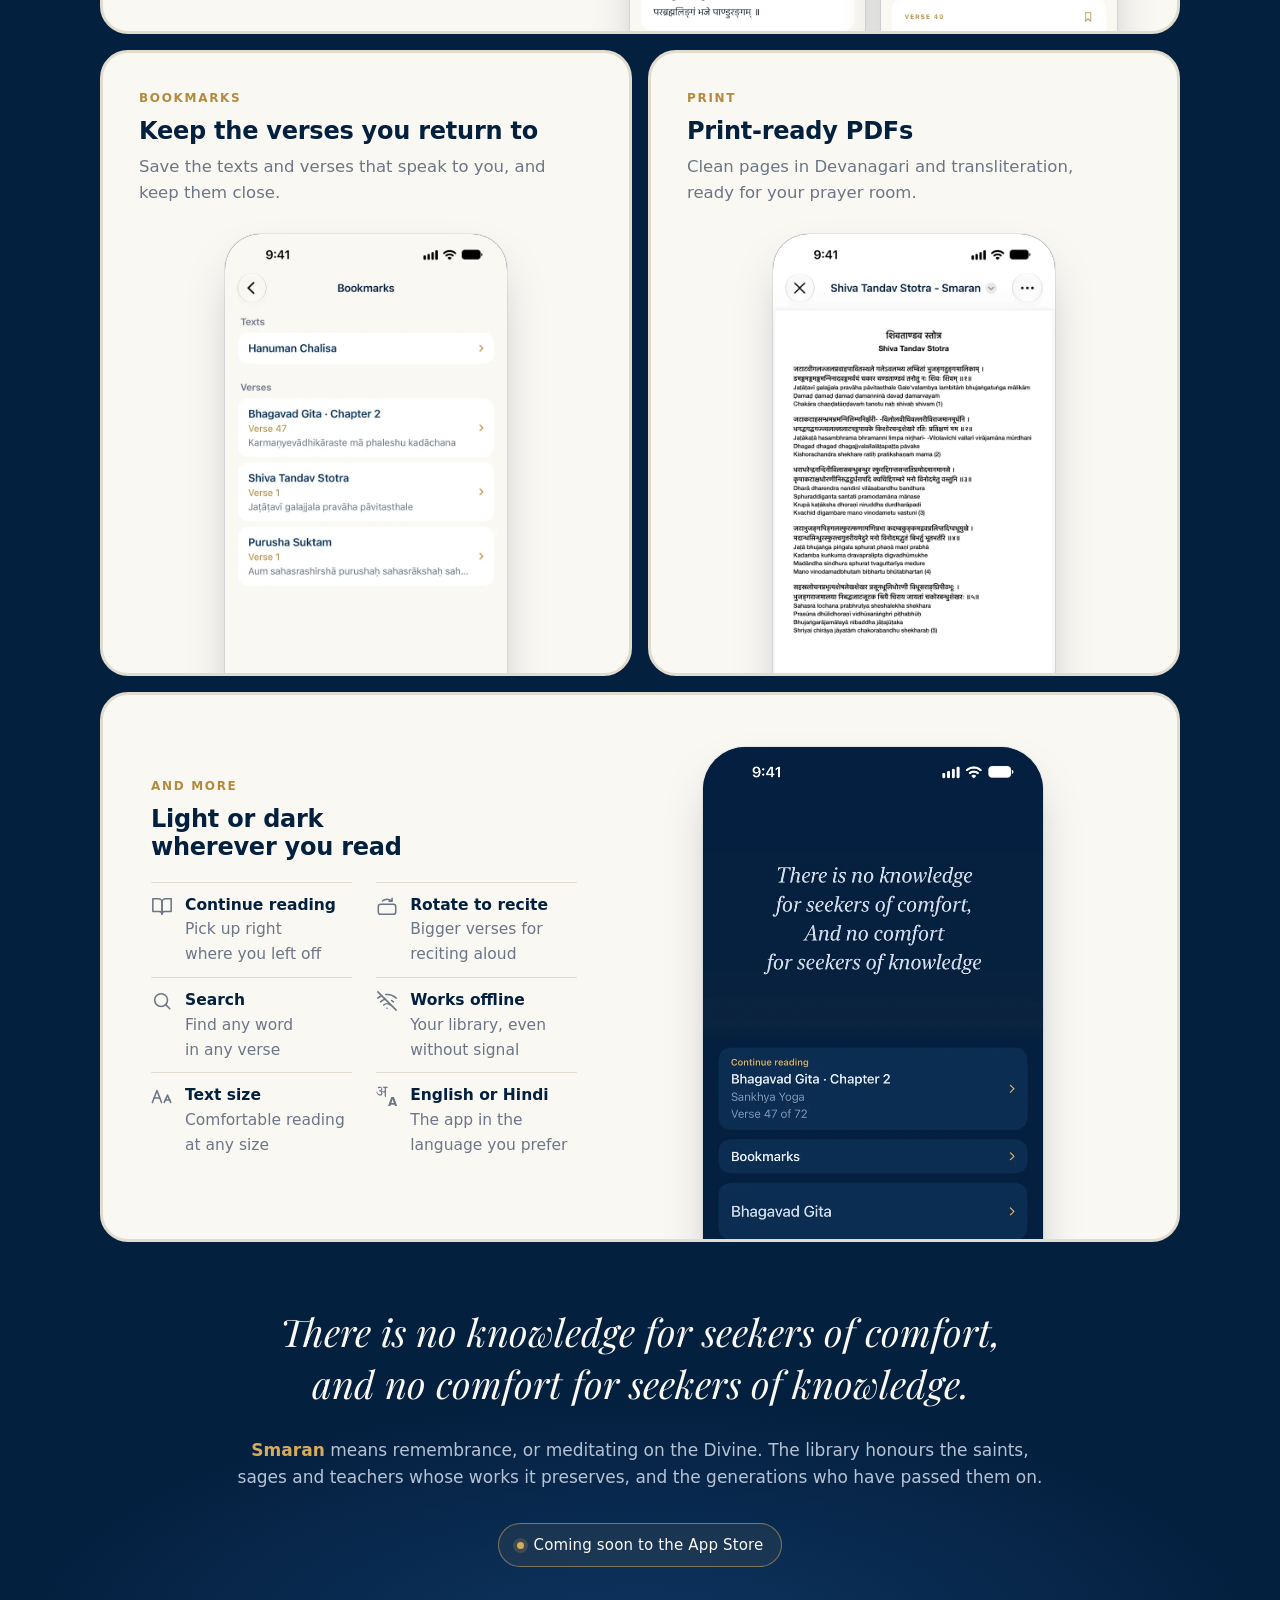
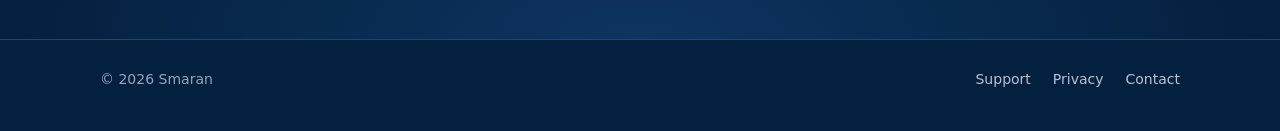
==== commit 2d830888: "Even top colour for the status bar; hero fills the first phone screen Co-Authored-By: Claude Opus 5." ====
--- a/index.html
+++ b/index.html
@@ -7,7 +7,7 @@
 <meta name="description" content="Smaran is a calm iPhone app for reading and reciting the Bhagavad Gita, stotras, Vedic mantras and Upanishads in Devanagari or English transliteration, with meanings, bookmarks and offline reading.">
 <meta name="keywords" content="Smaran, Bhagavad Gita app, stotra, shloka, shlok, Sanskrit, Devanagari, mantra, Upanishad, recitation, transliteration">
 <link rel="canonical" href="https://kewalrshah.github.io/smaran/">
-<meta name="theme-color" content="#04203F">
+<meta name="theme-color" content="#0E3460">
 <meta property="og:type" content="website">
 <meta property="og:site_name" content="Smaran">
 <meta property="og:title" content="Smaran: sacred texts for daily reading">
@@ -22,7 +22,7 @@
 <link rel="preconnect" href="https://fonts.googleapis.com">
 <link rel="preconnect" href="https://fonts.gstatic.com" crossorigin>
 <link href="https://fonts.googleapis.com/css2?family=Playfair+Display:ital,wght@1,400;1,500&family=Noto+Serif+Devanagari:wght@500&display=swap" rel="stylesheet">
-<link rel="stylesheet" href="style.css?v=5">
+<link rel="stylesheet" href="style.css?v=6">
 <script type="application/ld+json">
 {"@context":"https://schema.org","@type":"MobileApplication","name":"Smaran","alternateName":"स्मरण","operatingSystem":"iOS 17 or later","applicationCategory":"BookApplication","inLanguage":["en","hi","sa"],"description":"A growing library of Vedic shlokas, mantras, hymns, prayers and the works of great saints, for reading and recitation on iPhone.","url":"https://kewalrshah.github.io/smaran/","image":"https://kewalrshah.github.io/smaran/images/icon.png"}
 </script>
--- a/style.css
+++ b/style.css
@@ -174,3 +174,11 @@
 /* less dead space above the closing quote */
 .closing{margin-top:8px;padding-top:56px}
 @media (max-width:640px){.closing{margin-top:0;padding-block:28px 40px}}
+/* the very top of each page is one even blue, matching theme-color, so the phone's status bar blends in */
+.hero{background:linear-gradient(#0E3460 0,rgba(14,52,96,0) 220px),radial-gradient(120% 70% at 50% 0%,#0E3460 0%,var(--paper) 60%)}
+.subhead{background:linear-gradient(#0E3460 0,rgba(14,52,96,0) 160px),radial-gradient(120% 140% at 30% 0%,#0E3460,var(--paper) 70%)}
+/* phones: the hero fills exactly the first screen, its screenshots running to the bottom edge */
+@media (max-width:640px){
+  .hero{min-height:100vh;min-height:100lvh;display:flex;flex-direction:column}
+  .hero-phones{flex:1 1 0;min-height:88vw;height:auto}
+}
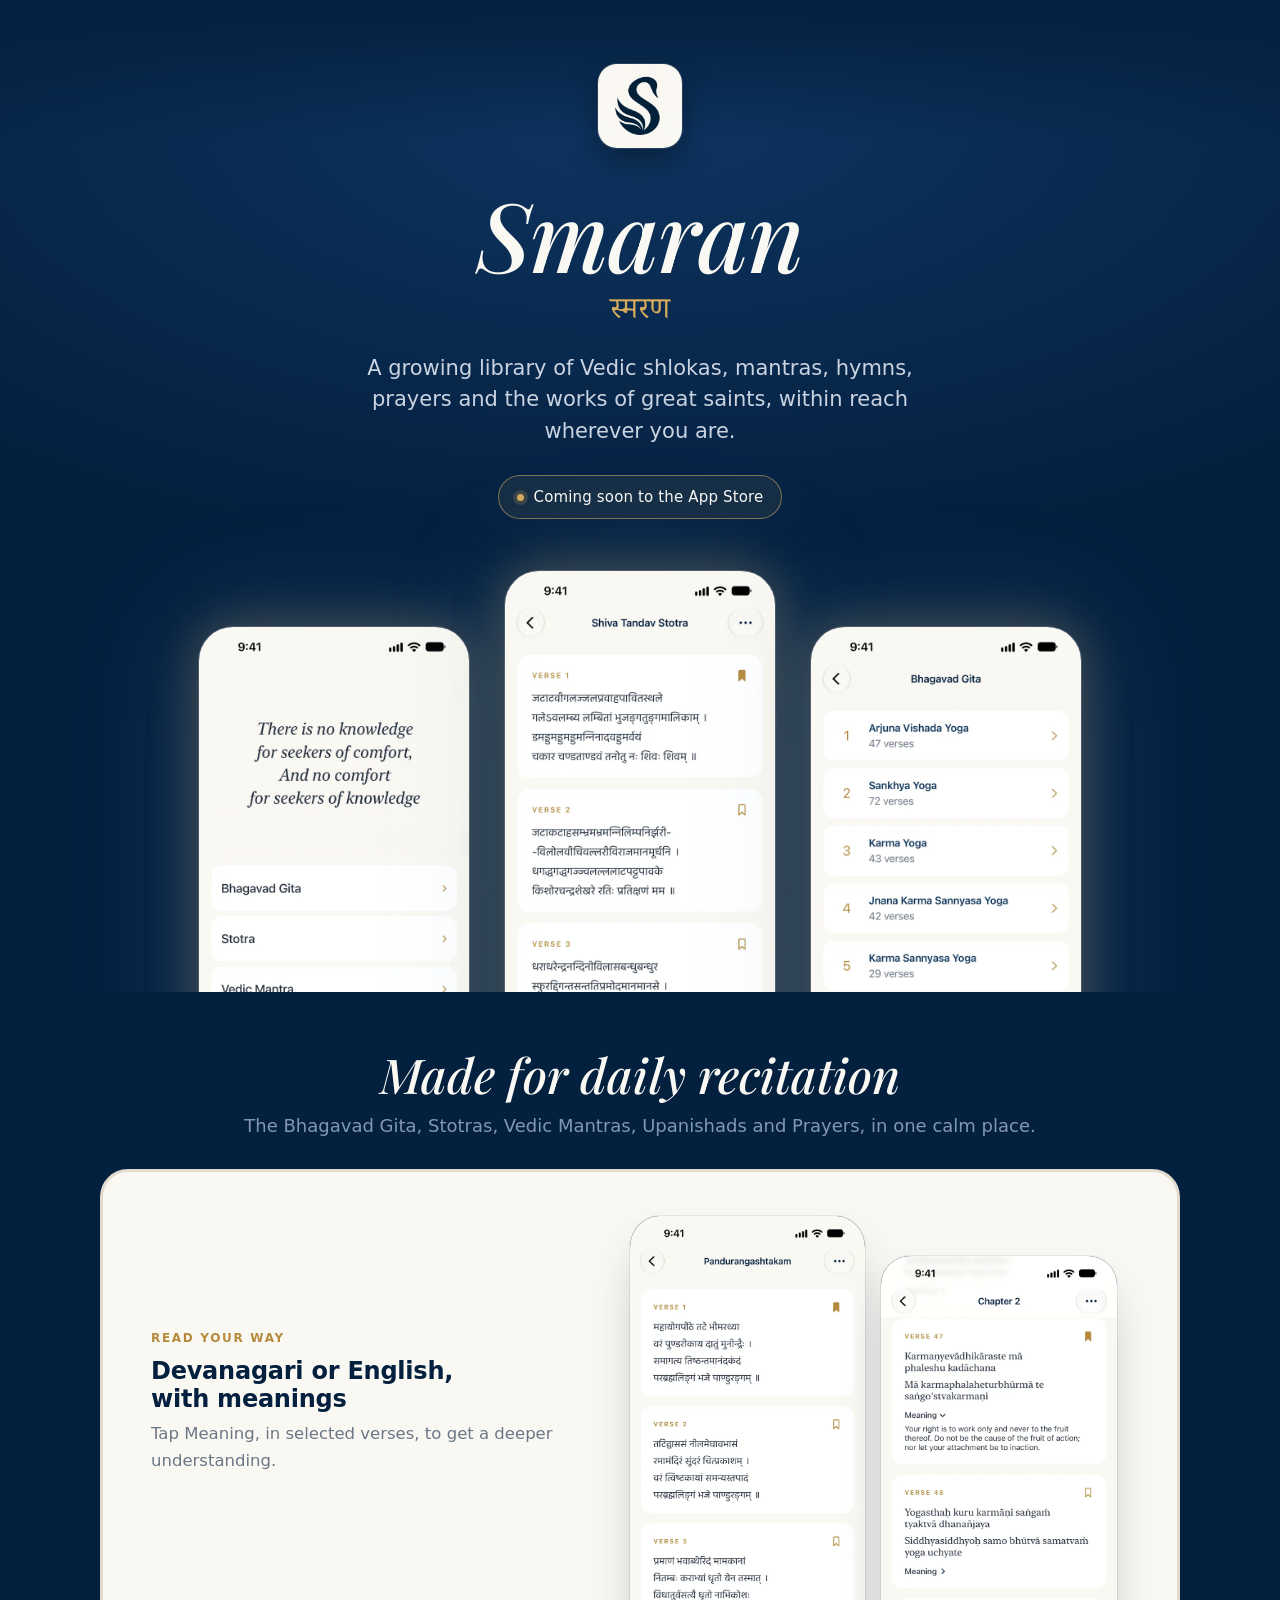
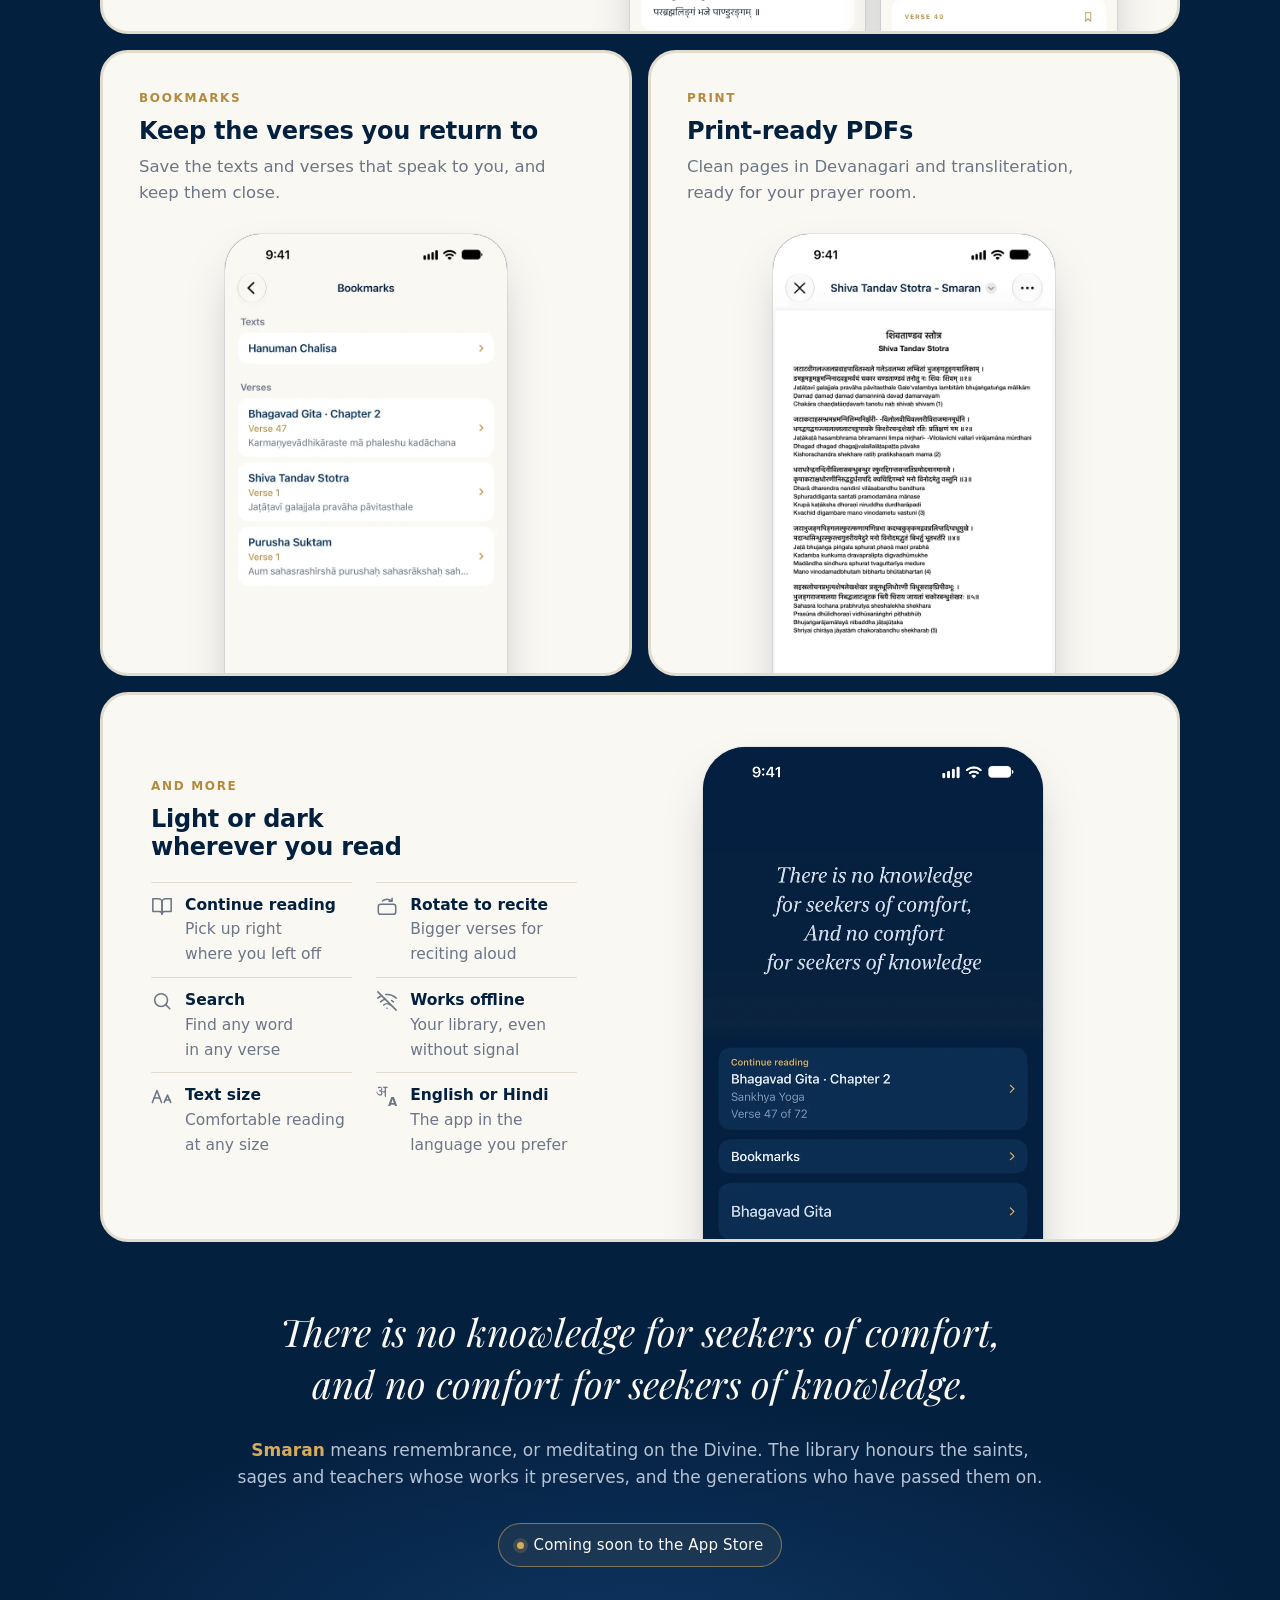
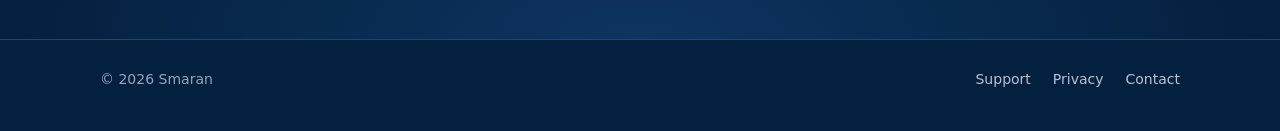
==== commit 987061b3: "Navy top and bottom so both Safari bars match Co-Authored-By: Claude Opus 5.5 <noreply@anthropic.com" ====
--- a/index.html
+++ b/index.html
@@ -7,7 +7,7 @@
 <meta name="description" content="Smaran is a calm iPhone app for reading and reciting the Bhagavad Gita, stotras, Vedic mantras and Upanishads in Devanagari or English transliteration, with meanings, bookmarks and offline reading.">
 <meta name="keywords" content="Smaran, Bhagavad Gita app, stotra, shloka, shlok, Sanskrit, Devanagari, mantra, Upanishad, recitation, transliteration">
 <link rel="canonical" href="https://kewalrshah.github.io/smaran/">
-<meta name="theme-color" content="#0E3460">
+<meta name="theme-color" content="#04203F">
 <meta property="og:type" content="website">
 <meta property="og:site_name" content="Smaran">
 <meta property="og:title" content="Smaran: sacred texts for daily reading">
@@ -22,7 +22,7 @@
 <link rel="preconnect" href="https://fonts.googleapis.com">
 <link rel="preconnect" href="https://fonts.gstatic.com" crossorigin>
 <link href="https://fonts.googleapis.com/css2?family=Playfair+Display:ital,wght@1,400;1,500&family=Noto+Serif+Devanagari:wght@500&display=swap" rel="stylesheet">
-<link rel="stylesheet" href="style.css?v=6">
+<link rel="stylesheet" href="style.css?v=8">
 <script type="application/ld+json">
 {"@context":"https://schema.org","@type":"MobileApplication","name":"Smaran","alternateName":"स्मरण","operatingSystem":"iOS 17 or later","applicationCategory":"BookApplication","inLanguage":["en","hi","sa"],"description":"A growing library of Vedic shlokas, mantras, hymns, prayers and the works of great saints, for reading and recitation on iPhone.","url":"https://kewalrshah.github.io/smaran/","image":"https://kewalrshah.github.io/smaran/images/icon.png"}
 </script>
--- a/style.css
+++ b/style.css
@@ -182,3 +182,13 @@
   .hero{min-height:100vh;min-height:100lvh;display:flex;flex-direction:column}
   .hero-phones{flex:1 1 0;min-height:88vw;height:auto}
 }
+/* Safari tints the status bar from the page's background-color (not theme-color), so that colour is the hero's top blue;
+   a same-size image keeps the page itself navy everywhere */
+body{background-color:#0E3460;background-image:linear-gradient(var(--paper),var(--paper))}
+/* phones: Safari's floating toolbar sits over the bottom of the screen, so run the hero a bit past the viewport */
+@media (max-width:640px){.hero{min-height:calc(100vh + 96px);min-height:calc(100lvh + 96px)}}
+/* Safari tints BOTH its top and bottom bars from the page background-color, so that is plain navy,
+   and the hero fades up into navy at the very top so the status bar blends in */
+body{background-color:var(--paper);background-image:none}
+.hero{background:linear-gradient(var(--paper) 0,rgba(4,32,63,0) 140px),radial-gradient(120% 70% at 50% 12%,#0E3460 0%,var(--paper) 62%)}
+.subhead{background:linear-gradient(var(--paper) 0,rgba(4,32,63,0) 120px),radial-gradient(120% 140% at 30% 20%,#0E3460,var(--paper) 70%)}
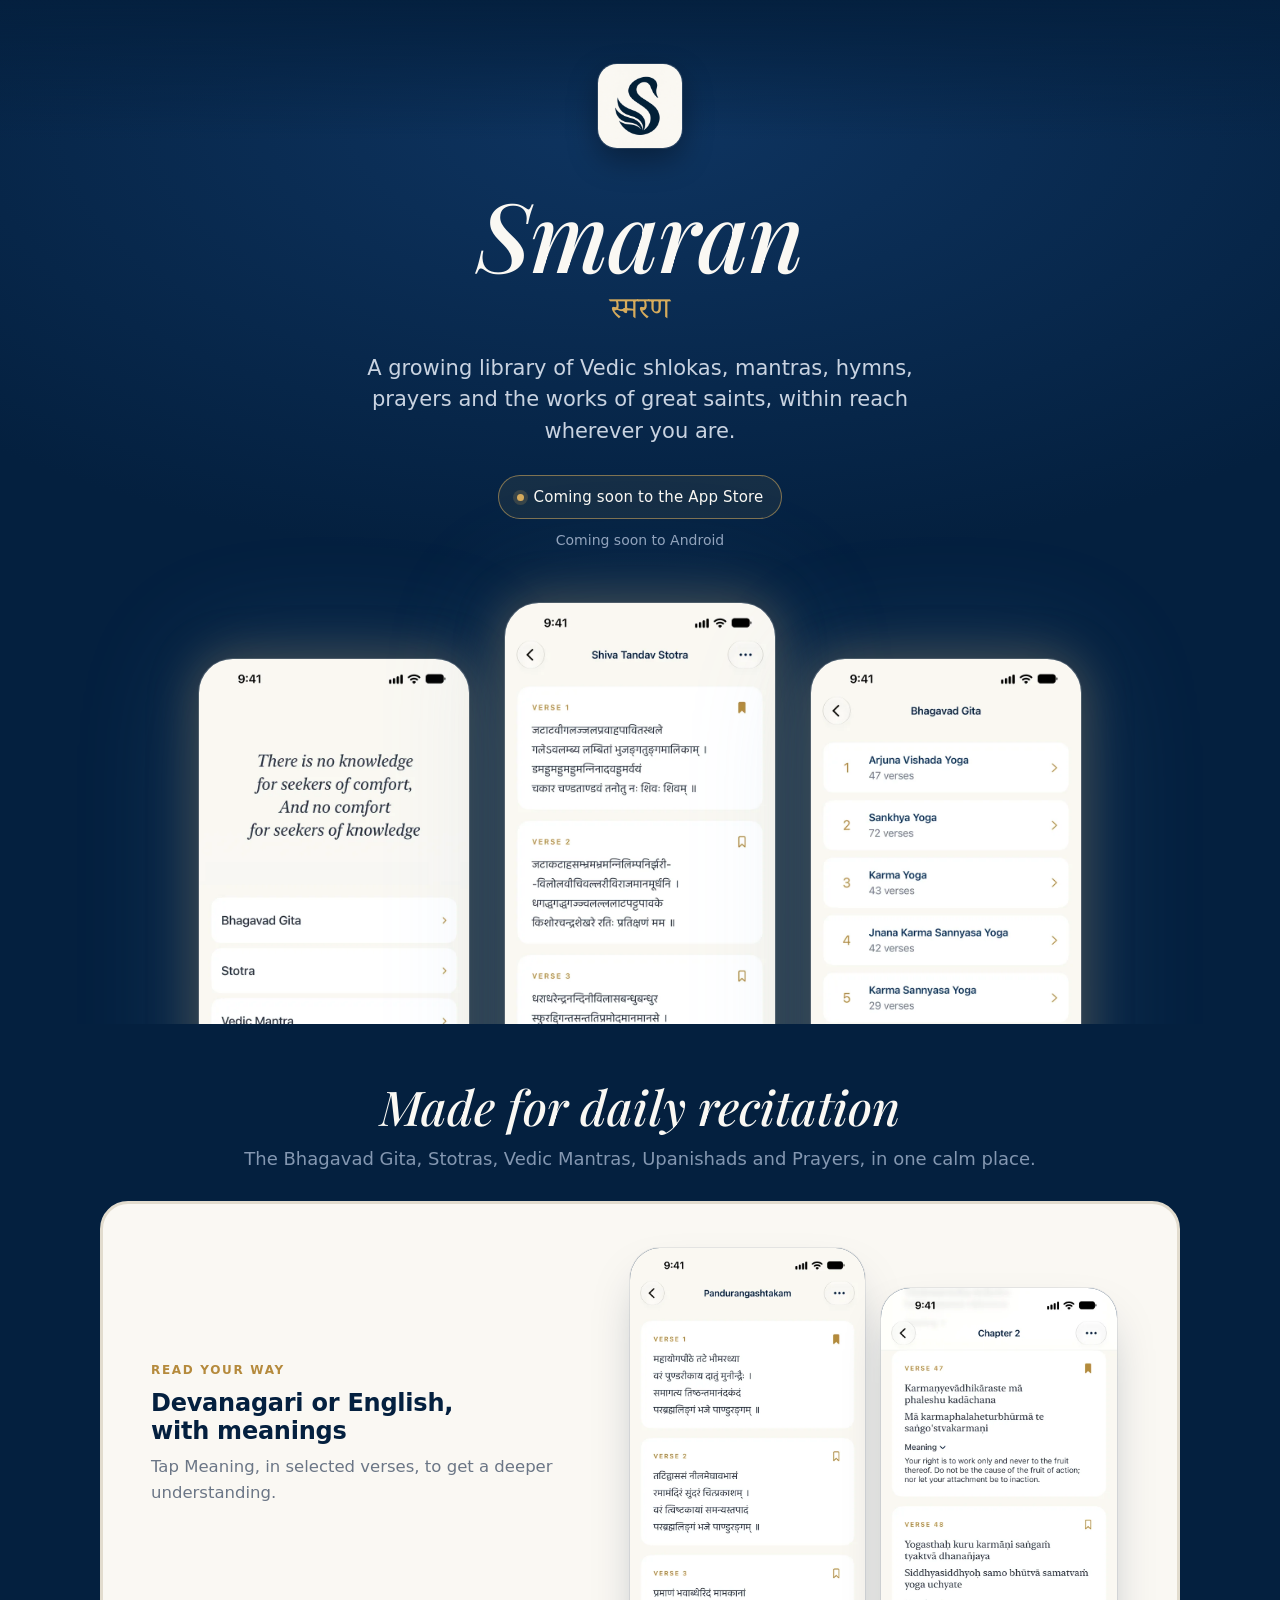
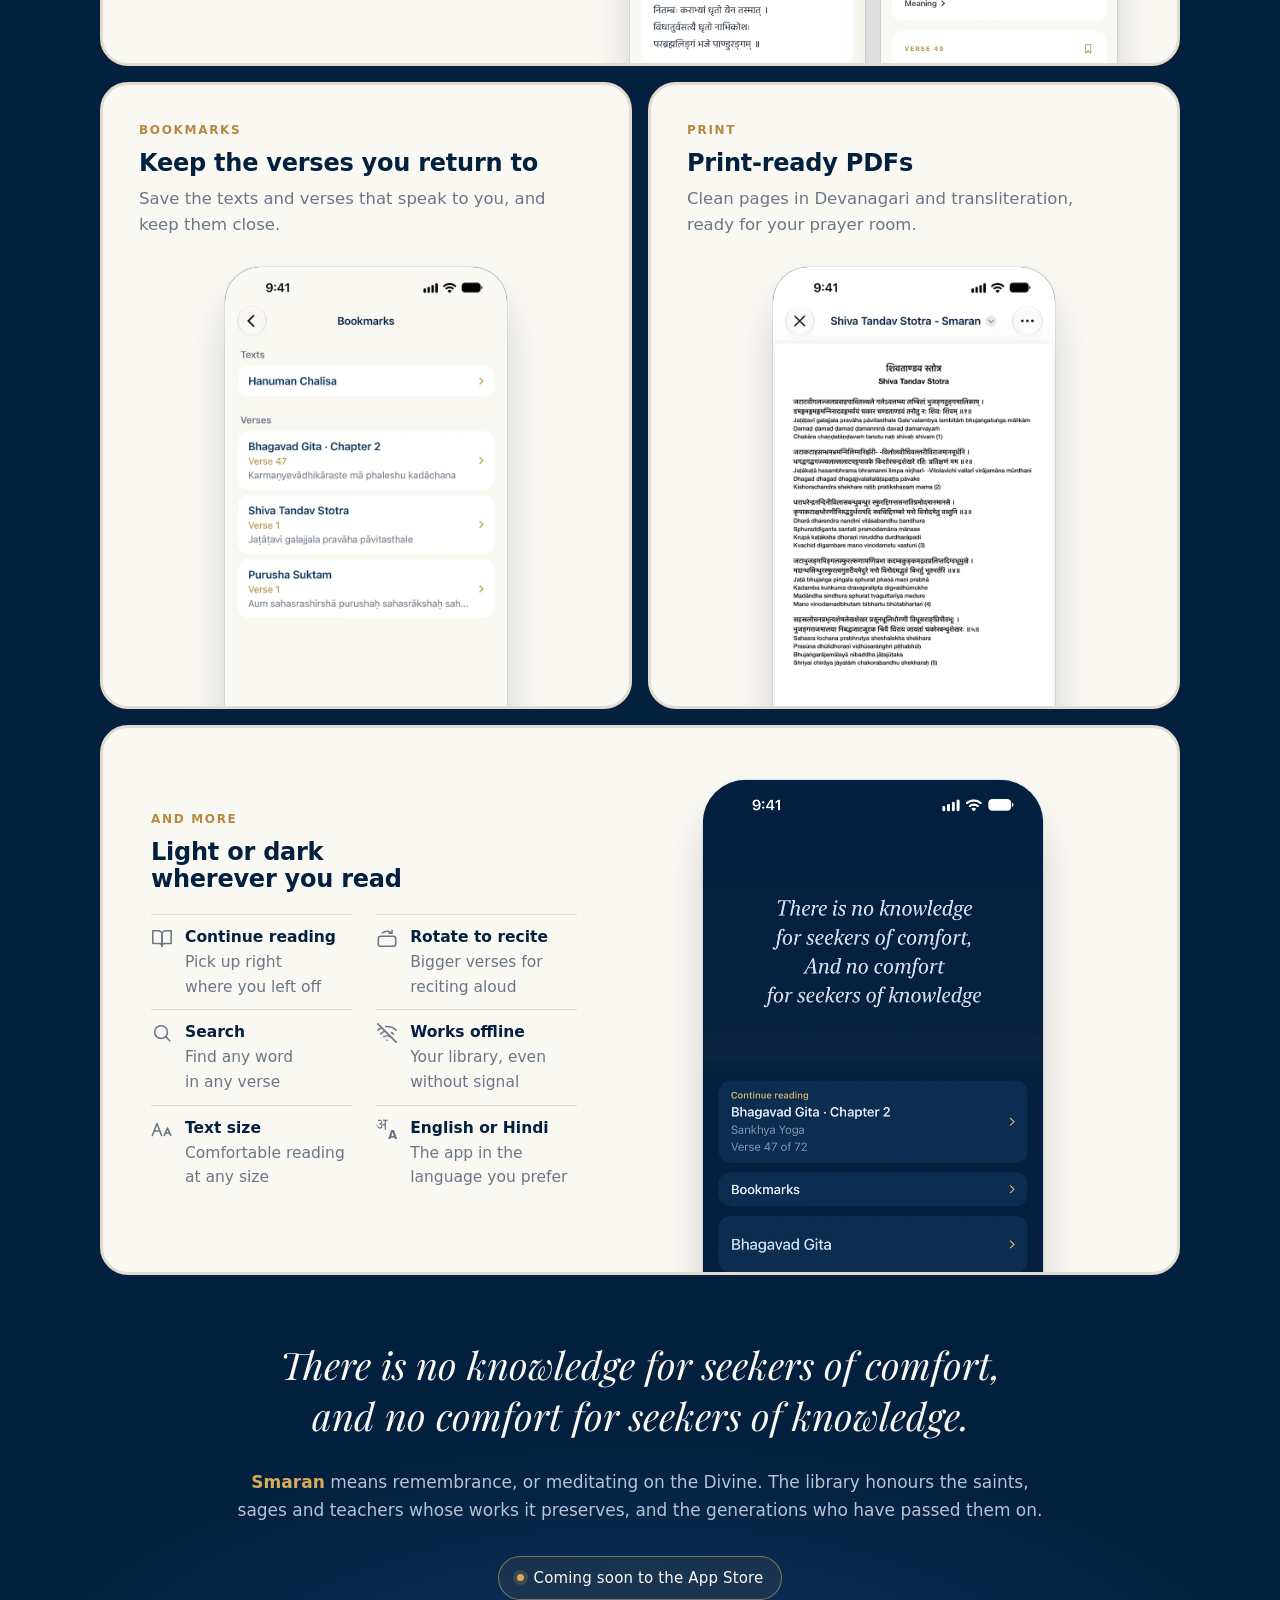
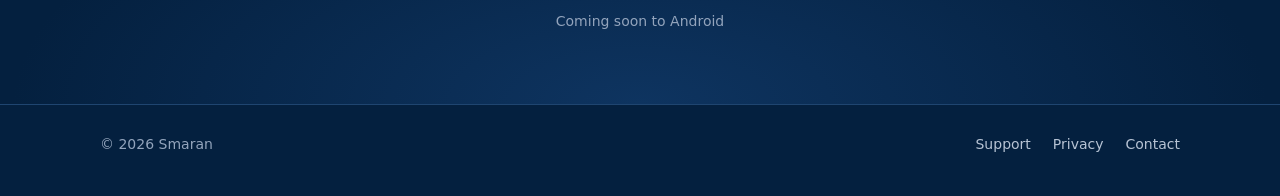
==== commit e57ca1c5: "Add Coming soon to Android note Quiet line under both App Store badges, Android mention in the searc" ====
--- a/index.html
+++ b/index.html
@@ -4,14 +4,14 @@
 <meta charset="utf-8">
 <meta name="viewport" content="width=device-width,initial-scale=1">
 <title>Smaran</title>
-<meta name="description" content="Smaran is a calm iPhone app for reading and reciting the Bhagavad Gita, stotras, Vedic mantras and Upanishads in Devanagari or English transliteration, with meanings, bookmarks and offline reading.">
+<meta name="description" content="Smaran is a calm app for reading and reciting the Bhagavad Gita, stotras, Vedic mantras and Upanishads in Devanagari or English transliteration, with meanings, bookmarks and offline reading. On iPhone, with Android coming soon.">
 <meta name="keywords" content="Smaran, Bhagavad Gita app, stotra, shloka, shlok, Sanskrit, Devanagari, mantra, Upanishad, recitation, transliteration">
 <link rel="canonical" href="https://kewalrshah.github.io/smaran/">
 <meta name="theme-color" content="#04203F">
 <meta property="og:type" content="website">
 <meta property="og:site_name" content="Smaran">
 <meta property="og:title" content="Smaran: sacred texts for daily reading">
-<meta property="og:description" content="Read and recite the Bhagavad Gita, stotras, Vedic mantras and Upanishads on iPhone, in Devanagari or English transliteration.">
+<meta property="og:description" content="Read and recite the Bhagavad Gita, stotras, Vedic mantras and Upanishads on iPhone (Android coming soon), in Devanagari or English transliteration.">
 <meta property="og:url" content="https://kewalrshah.github.io/smaran/">
 <meta property="og:image" content="https://kewalrshah.github.io/smaran/images/og.png">
 <meta property="og:image:width" content="1200">
@@ -24,7 +24,7 @@
 <link href="https://fonts.googleapis.com/css2?family=Playfair+Display:ital,wght@1,400;1,500&family=Noto+Serif+Devanagari:wght@500&display=swap" rel="stylesheet">
 <link rel="stylesheet" href="style.css?v=8">
 <script type="application/ld+json">
-{"@context":"https://schema.org","@type":"MobileApplication","name":"Smaran","alternateName":"स्मरण","operatingSystem":"iOS 17 or later","applicationCategory":"BookApplication","inLanguage":["en","hi","sa"],"description":"A growing library of Vedic shlokas, mantras, hymns, prayers and the works of great saints, for reading and recitation on iPhone.","url":"https://kewalrshah.github.io/smaran/","image":"https://kewalrshah.github.io/smaran/images/icon.png"}
+{"@context":"https://schema.org","@type":"MobileApplication","name":"Smaran","alternateName":"स्मरण","operatingSystem":"iOS 17 or later","applicationCategory":"BookApplication","inLanguage":["en","hi","sa"],"description":"A growing library of Vedic shlokas, mantras, hymns, prayers and the works of great saints, for reading and recitation on iPhone, with Android coming soon.","url":"https://kewalrshah.github.io/smaran/","image":"https://kewalrshah.github.io/smaran/images/icon.png"}
 </script>
 </head>
 <body>
@@ -39,6 +39,7 @@
         <!-- APP STORE LINK: when the app is live, replace this <span> with
              <a class="store" href="https://apps.apple.com/app/idXXXXXXXXXX"><small>Download on the</small><span>App Store</span></a> -->
         <span class="soon-badge" role="note"><i aria-hidden="true"></i>Coming soon to the App Store</span>
+        <p class="meta">Coming soon to Android</p>
       </div>
     </div>
     <div class="hero-phones">
@@ -103,6 +104,7 @@
         <!-- APP STORE LINK: when the app is live, replace this <span> with
              <a class="store" href="https://apps.apple.com/app/idXXXXXXXXXX"><small>Download on the</small><span>App Store</span></a> -->
         <span class="soon-badge" role="note"><i aria-hidden="true"></i>Coming soon to the App Store</span>
+        <p class="meta">Coming soon to Android</p>
       </div>
     </div>
   </section>
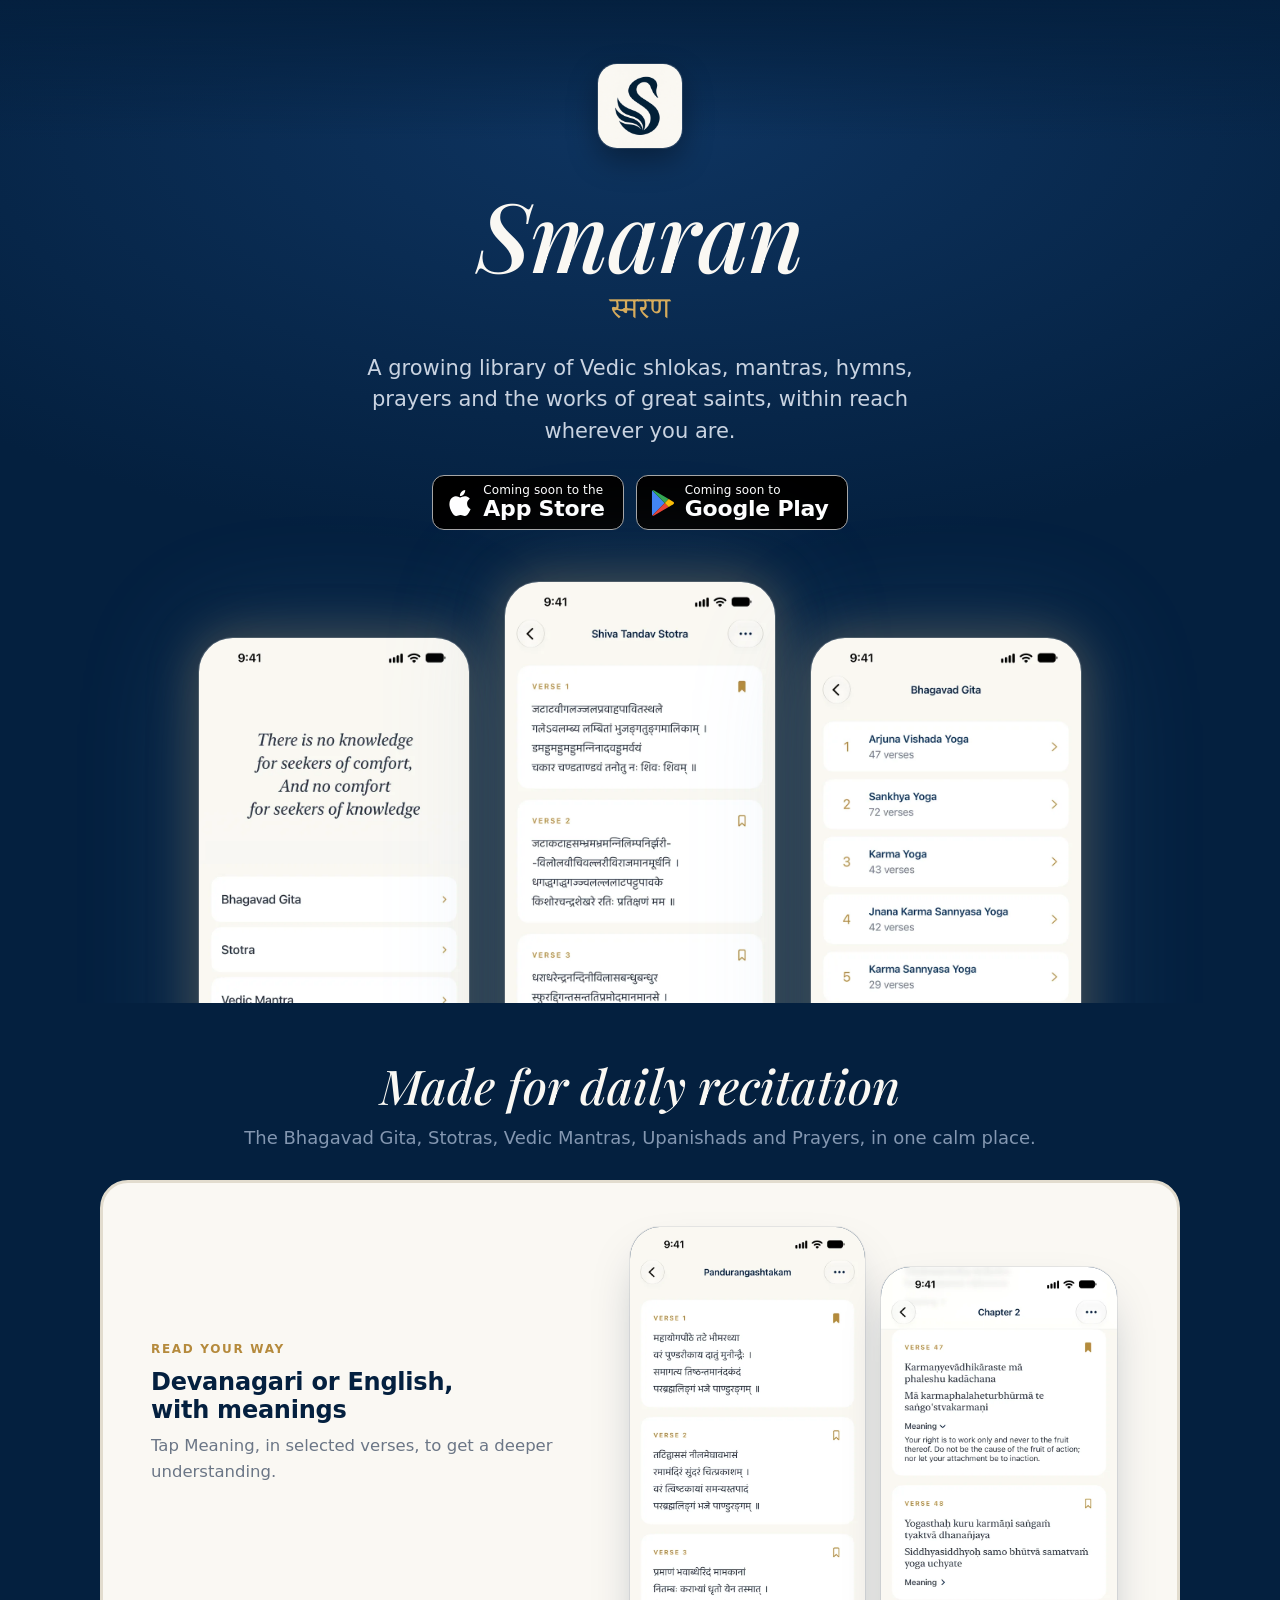
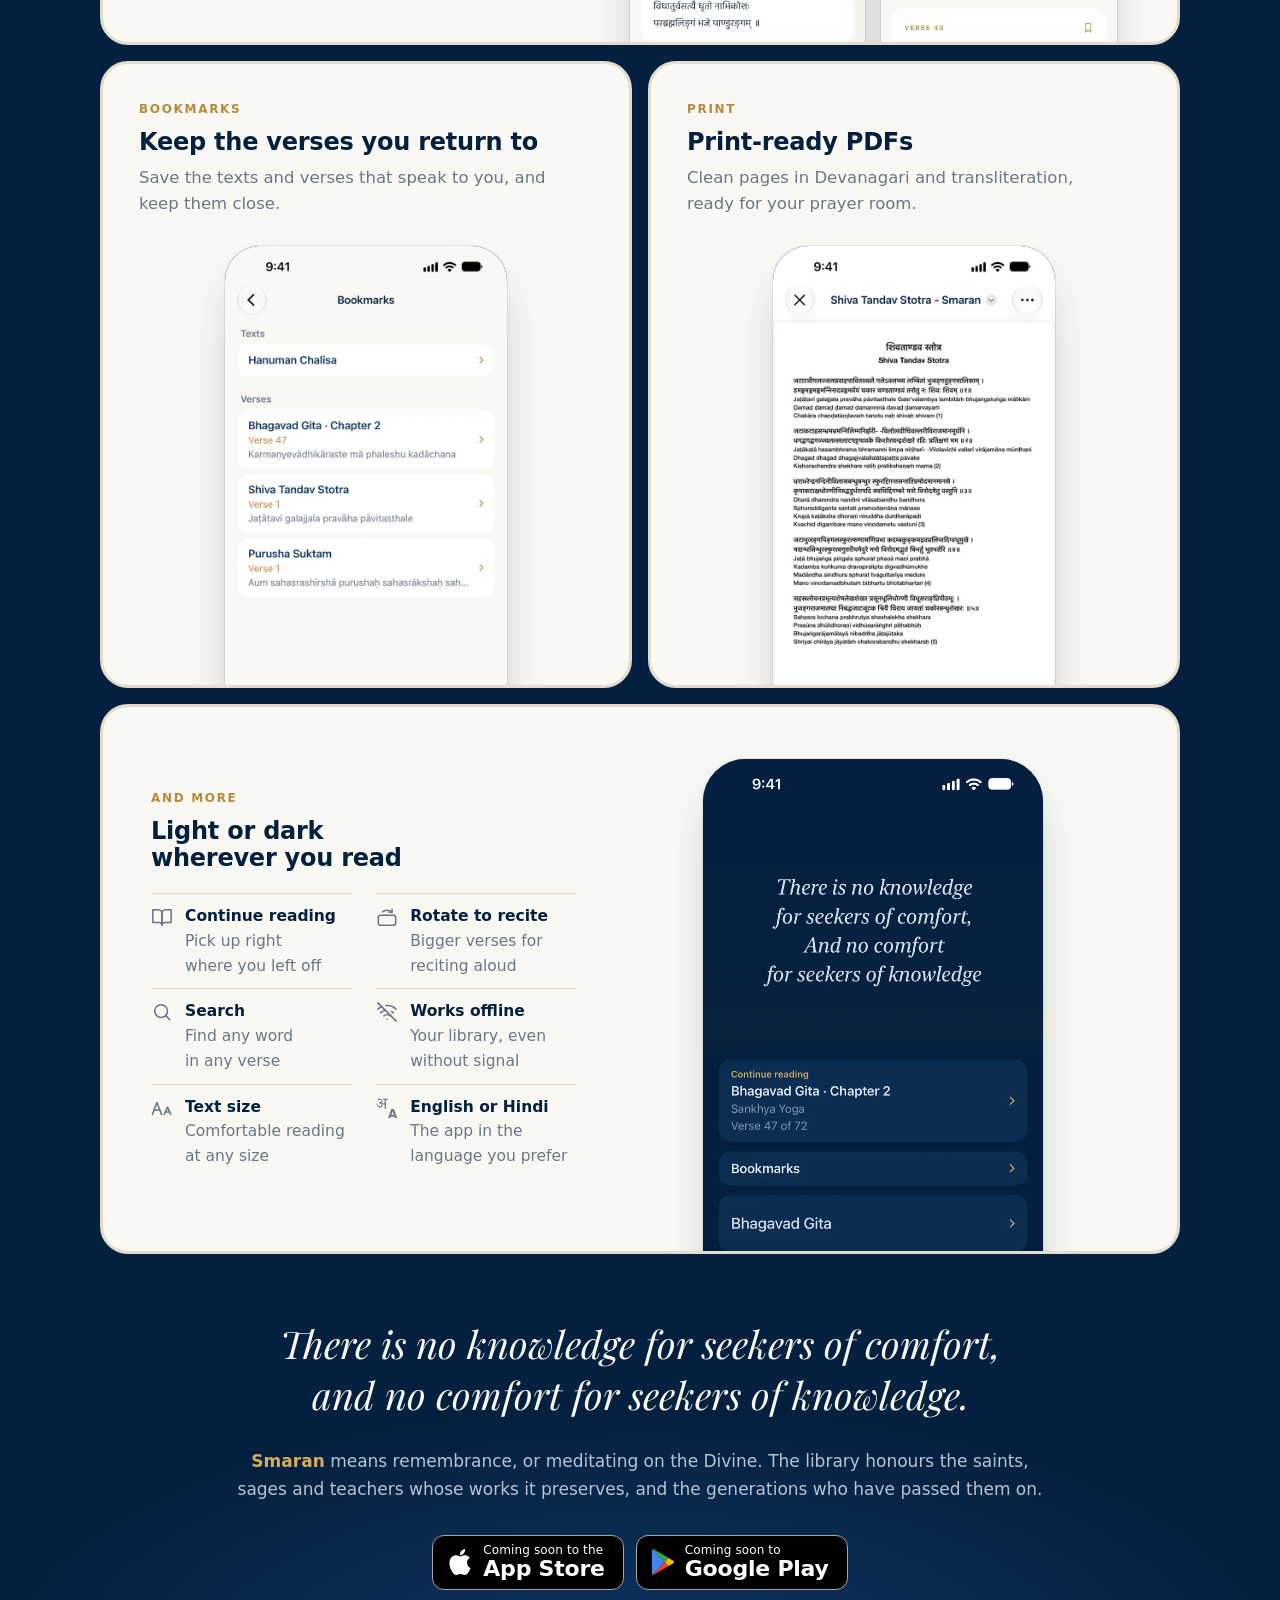
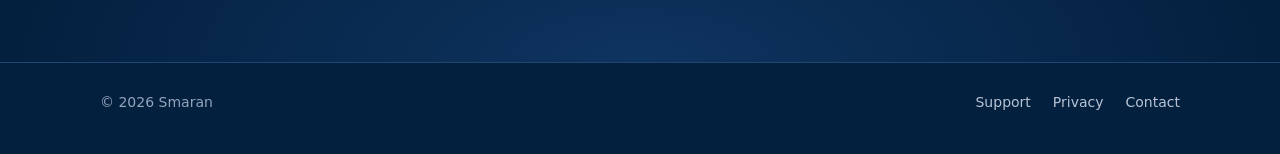
==== commit 820ed349: "Show App Store and Google Play as matching black badges Replaces the gold Coming soon pill and the m" ====
--- a/index.html
+++ b/index.html
@@ -22,7 +22,7 @@
 <link rel="preconnect" href="https://fonts.googleapis.com">
 <link rel="preconnect" href="https://fonts.gstatic.com" crossorigin>
 <link href="https://fonts.googleapis.com/css2?family=Playfair+Display:ital,wght@1,400;1,500&family=Noto+Serif+Devanagari:wght@500&display=swap" rel="stylesheet">
-<link rel="stylesheet" href="style.css?v=8">
+<link rel="stylesheet" href="style.css?v=9">
 <script type="application/ld+json">
 {"@context":"https://schema.org","@type":"MobileApplication","name":"Smaran","alternateName":"स्मरण","operatingSystem":"iOS 17 or later","applicationCategory":"BookApplication","inLanguage":["en","hi","sa"],"description":"A growing library of Vedic shlokas, mantras, hymns, prayers and the works of great saints, for reading and recitation on iPhone, with Android coming soon.","url":"https://kewalrshah.github.io/smaran/","image":"https://kewalrshah.github.io/smaran/images/icon.png"}
 </script>
@@ -36,10 +36,12 @@
       <div class="deva" lang="hi">स्मरण</div>
       <p class="lede">A growing library of Vedic shlokas, mantras, hymns, prayers and the works of great saints, within reach wherever you are.</p>
       <div class="cta">
-        <!-- APP STORE LINK: when the app is live, replace this <span> with
-             <a class="store" href="https://apps.apple.com/app/idXXXXXXXXXX"><small>Download on the</small><span>App Store</span></a> -->
-        <span class="soon-badge" role="note"><i aria-hidden="true"></i>Coming soon to the App Store</span>
-        <p class="meta">Coming soon to Android</p>
+        <!-- STORE LINKS: when each app is live, turn its <span class="badge"> into
+             <a class="badge" href="STORE URL"> and change "Coming soon to the" to "Download on the" (Apple) or "Get it on" (Google). -->
+        <div class="badges">
+          <span class="badge" role="note"><svg viewBox="0 0 24 24" width="26" height="26" fill="currentColor" aria-hidden="true"><path d="M12.152 6.896c-.948 0-2.415-1.078-3.96-1.04-2.04.027-3.91 1.183-4.961 3.014-2.117 3.675-.546 9.103 1.519 12.09 1.013 1.454 2.208 3.09 3.792 3.039 1.52-.065 2.09-.987 3.935-.987 1.831 0 2.35.987 3.96.948 1.637-.026 2.676-1.48 3.676-2.948 1.156-1.688 1.636-3.325 1.662-3.415-.039-.013-3.182-1.221-3.22-4.857-.026-3.04 2.48-4.494 2.597-4.559-1.429-2.09-3.623-2.324-4.39-2.376-2-.156-3.675 1.09-4.61 1.09zM15.53 3.83c.843-1.012 1.4-2.427 1.245-3.83-1.207.052-2.662.805-3.532 1.818-.78.896-1.454 2.338-1.273 3.714 1.338.104 2.715-.688 3.559-1.701"/></svg><span><small>Coming soon to the</small><b>App Store</b></span></span>
+          <span class="badge" role="note"><svg viewBox="0 0 23 25.2" width="24" height="26" aria-hidden="true"><path fill="#4285F4" d="M1.2.6 13.2 12.6 1.2 24.6c-.3-.3-.4-.7-.4-1.2V1.8c0-.5.1-.9.4-1.2z"/><path fill="#34A853" d="M1.2.6 13.2 12.6 17 8.8 2.9.4C2.3.1 1.6.2 1.2.6z"/><path fill="#EA4335" d="M1.2 24.6 13.2 12.6 17 16.4 2.9 24.8c-.6.3-1.3.2-1.7-.2z"/><path fill="#FBBC04" d="M17 8.8 13.2 12.6 17 16.4l4.4-2.6c1-.6 1-1.8 0-2.4z"/></svg><span><small>Coming soon to</small><b>Google Play</b></span></span>
+        </div>
       </div>
     </div>
     <div class="hero-phones">
@@ -101,10 +103,12 @@
       <blockquote>There is no knowledge for seekers of comfort, <br>and no comfort for seekers of knowledge.</blockquote>
       <p class="name"><b>Smaran</b> means remembrance, or meditating on the Divine. The library honours the saints,  <br>sages and teachers whose works it preserves, and the generations who have passed them on.</p>
       <div class="cta">
-        <!-- APP STORE LINK: when the app is live, replace this <span> with
-             <a class="store" href="https://apps.apple.com/app/idXXXXXXXXXX"><small>Download on the</small><span>App Store</span></a> -->
-        <span class="soon-badge" role="note"><i aria-hidden="true"></i>Coming soon to the App Store</span>
-        <p class="meta">Coming soon to Android</p>
+        <!-- STORE LINKS: when each app is live, turn its <span class="badge"> into
+             <a class="badge" href="STORE URL"> and change "Coming soon to the" to "Download on the" (Apple) or "Get it on" (Google). -->
+        <div class="badges">
+          <span class="badge" role="note"><svg viewBox="0 0 24 24" width="26" height="26" fill="currentColor" aria-hidden="true"><path d="M12.152 6.896c-.948 0-2.415-1.078-3.96-1.04-2.04.027-3.91 1.183-4.961 3.014-2.117 3.675-.546 9.103 1.519 12.09 1.013 1.454 2.208 3.09 3.792 3.039 1.52-.065 2.09-.987 3.935-.987 1.831 0 2.35.987 3.96.948 1.637-.026 2.676-1.48 3.676-2.948 1.156-1.688 1.636-3.325 1.662-3.415-.039-.013-3.182-1.221-3.22-4.857-.026-3.04 2.48-4.494 2.597-4.559-1.429-2.09-3.623-2.324-4.39-2.376-2-.156-3.675 1.09-4.61 1.09zM15.53 3.83c.843-1.012 1.4-2.427 1.245-3.83-1.207.052-2.662.805-3.532 1.818-.78.896-1.454 2.338-1.273 3.714 1.338.104 2.715-.688 3.559-1.701"/></svg><span><small>Coming soon to the</small><b>App Store</b></span></span>
+          <span class="badge" role="note"><svg viewBox="0 0 23 25.2" width="24" height="26" aria-hidden="true"><path fill="#4285F4" d="M1.2.6 13.2 12.6 1.2 24.6c-.3-.3-.4-.7-.4-1.2V1.8c0-.5.1-.9.4-1.2z"/><path fill="#34A853" d="M1.2.6 13.2 12.6 17 8.8 2.9.4C2.3.1 1.6.2 1.2.6z"/><path fill="#EA4335" d="M1.2 24.6 13.2 12.6 17 16.4 2.9 24.8c-.6.3-1.3.2-1.7-.2z"/><path fill="#FBBC04" d="M17 8.8 13.2 12.6 17 16.4l4.4-2.6c1-.6 1-1.8 0-2.4z"/></svg><span><small>Coming soon to</small><b>Google Play</b></span></span>
+        </div>
       </div>
     </div>
   </section>
--- a/style.css
+++ b/style.css
@@ -192,3 +192,12 @@
 body{background-color:var(--paper);background-image:none}
 .hero{background:linear-gradient(var(--paper) 0,rgba(4,32,63,0) 140px),radial-gradient(120% 70% at 50% 12%,#0E3460 0%,var(--paper) 62%)}
 .subhead{background:linear-gradient(var(--paper) 0,rgba(4,32,63,0) 120px),radial-gradient(120% 140% at 30% 20%,#0E3460,var(--paper) 70%)}
+
+/* pre-launch store badges, App Store and Google Play side by side, styled like the official black badges */
+.badges{display:flex;flex-wrap:wrap;justify-content:center;gap:12px}
+.badge{display:inline-flex;align-items:center;gap:10px;background:#000;color:#fff;border:1px solid #A6A6A6;border-radius:12px;padding:8px 18px 8px 14px;min-width:190px;line-height:1.1;text-align:left;font-family:-apple-system,BlinkMacSystemFont,"Segoe UI",system-ui,sans-serif}
+.badge svg{flex:none}
+.badge small{display:block;font-size:12px;font-weight:500;letter-spacing:.01em}
+.badge b{display:block;font-size:22px;font-weight:600;letter-spacing:-.01em}
+a.badge:hover{text-decoration:none;opacity:.9}
+@media (max-width:640px){.badges{gap:10px}.badge{min-width:0;padding:7px 14px 7px 11px;gap:8px}.badge svg{width:22px;height:22px}.badge small{font-size:10.5px}.badge b{font-size:18px}}
